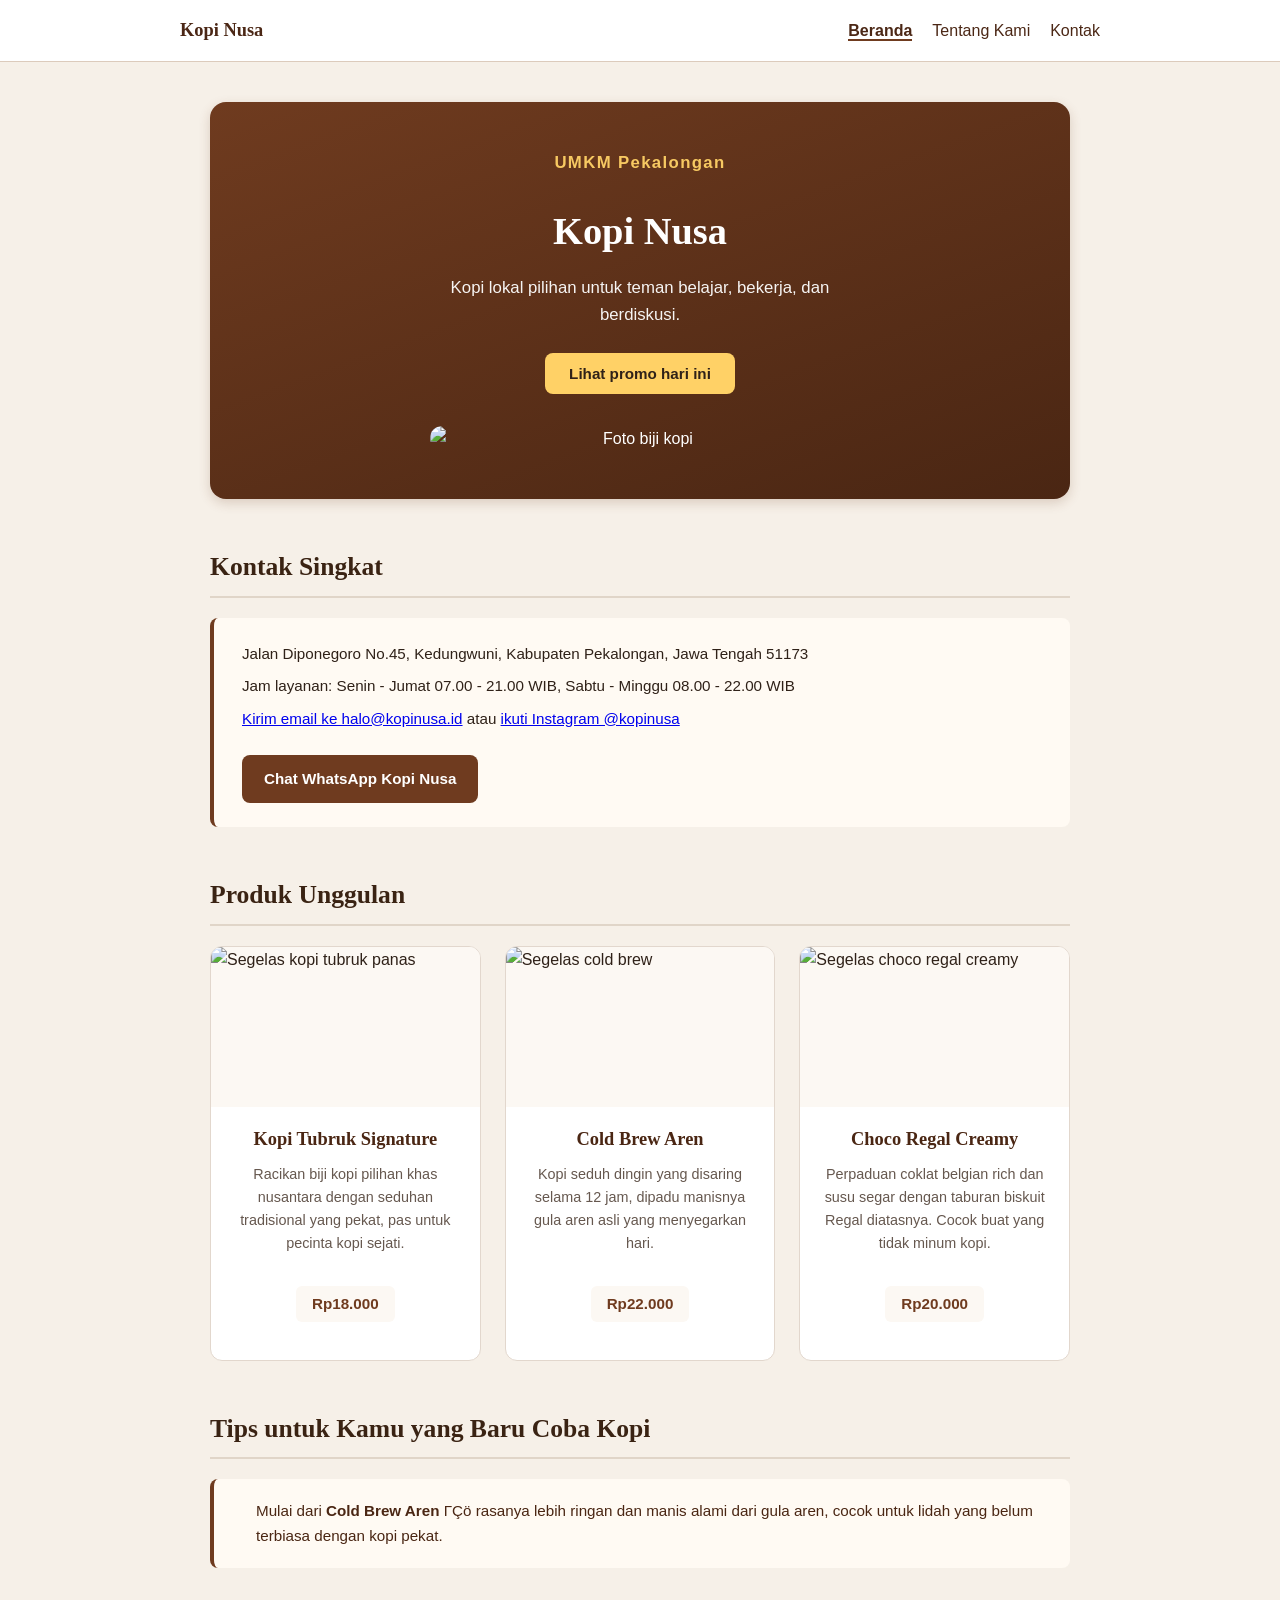
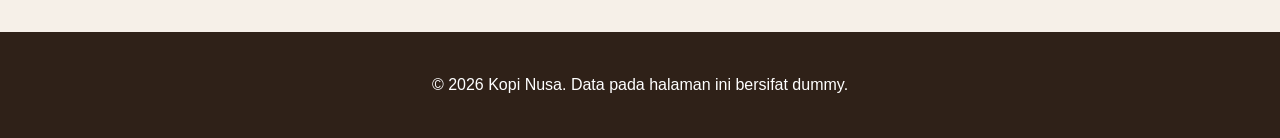
==== index.html @ 0e5dc09b "feat p02: revisi semantik html dan penambahan navigasi" ====
﻿<!DOCTYPE html>
<html lang="id">

<head>
    <meta charset="UTF-8">
    <meta name="viewport" content="width=device-width, initial-scale=1.0">
    <title>Kopi Nusa - UMKM Lokal Pekalongan</title>
    <link rel="stylesheet" href="css/style.css">
</head>

<body>

    <a class="skip-link" href="#konten">Lewati ke konten utama</a>

    <header class="site-header">
        <nav class="nav" aria-label="Navigasi utama">
            <a class="brand" href="index.html">Kopi Nusa</a>
            <ul>
                <li><a aria-current="page" href="index.html">Beranda</a></li>
                <li><a href="tentang.html">Tentang Kami</a></li>
                <li><a href="index.html#kontak">Kontak</a></li>
            </ul>
        </nav>
    </header>

    <main id="konten" class="page">

        <section class="hero" aria-labelledby="hero-title">
            <p class="eyebrow">UMKM Pekalongan</p>
            <h1 id="hero-title">Kopi Nusa</h1>
            <p>Kopi lokal pilihan untuk teman belajar, bekerja, dan berdiskusi.</p>
            <button id="promoButton" type="button">Lihat promo hari ini</button>
            <img src="assets/images/etalase-kopi.jpg" alt="Foto biji kopi" />
        </section>

        <section id="kontak" class="kontak-section" aria-labelledby="kontak-title">
            <h2 id="kontak-title">Kontak Singkat</h2>

            <div class="kontak-box">
                <div class="kontak-info">
                    <p>Jalan Diponegoro No.45, Kedungwuni, Kabupaten Pekalongan, Jawa Tengah 51173</p>
                    <p>Jam layanan: Senin - Jumat 07.00 - 21.00 WIB, Sabtu - Minggu 08.00 - 22.00 WIB</p>
                    <p><a href="mailto:halo@kopinusa.id">Kirim email ke halo@kopinusa.id</a> atau
                        <a href="https://instagram.com/kopinusa">ikuti Instagram @kopinusa</a>
                    </p>
                </div>
                <a class="kontak-link" href="https://wa.me/6281234567890">Chat WhatsApp Kopi Nusa</a>
            </div>
        </section>

        <section class="produk-section" aria-labelledby="produk-title">
            <h2 id="produk-title">Produk Unggulan</h2>

            <div class="product-list">
                <article class="product-card">
                    <img class="product-photo" src="assets/images/kopi-tubruk.jpg"
                        alt="Segelas kopi tubruk panas" />
                    <div class="product-body">
                        <h3>Kopi Tubruk Signature</h3>
                        <p class="desc">Racikan biji kopi pilihan khas nusantara dengan seduhan tradisional yang
                            pekat, pas untuk pecinta kopi sejati.</p>
                        <p class="price">Rp18.000</p>
                    </div>
                </article>

                <article class="product-card">
                    <img class="product-photo" src="assets/images/cold_brew_coffee.jpg"
                        alt="Segelas cold brew" />
                    <div class="product-body">
                        <h3>Cold Brew Aren</h3>
                        <p class="desc">Kopi seduh dingin yang disaring selama 12 jam, dipadu manisnya gula aren asli
                            yang menyegarkan hari.</p>
                        <p class="price">Rp22.000</p>
                    </div>
                </article>

                <article class="product-card">
                    <img class="product-photo" src="assets/images/choco-regal.jpg"
                        alt="Segelas choco regal creamy" />
                    <div class="product-body">
                        <h3>Choco Regal Creamy</h3>
                        <p class="desc">Perpaduan coklat belgian rich dan susu segar dengan taburan biskuit Regal
                            diatasnya. Cocok buat yang tidak minum kopi.</p>
                        <p class="price">Rp20.000</p>
                    </div>
                </article>
            </div>
        </section>

<aside class="tips-section" role="complementary" aria-labelledby="tips-title">
    <h2 id="tips-title">Tips untuk Kamu yang Baru Coba Kopi</h2>

    <div class="tips-box">
        <span class="tips-icon" aria-hidden="true"></span>
        <p>Mulai dari <strong>Cold Brew Aren</strong> ΓÇö rasanya lebih ringan dan manis alami dari gula aren, cocok untuk lidah yang belum terbiasa dengan kopi pekat.</p>
    </div>
</aside>
    </main>

    <footer class="site-footer">
        <p>&copy; 2026 Kopi Nusa. Data pada halaman ini bersifat dummy.</p>
    </footer>

    <script src="js/script.js"></script>
</body>

</html>
---- css/style.css ----
﻿/*Dasar & Tipografi*/
* {
    box-sizing: border-box;
}

body {
    margin: 0;
    color: #2f2118;
    background-color: #f6f0e8;
    font-family: Arial, Helvetica, sans-serif;
    line-height: 1.6;
}

h1, h2, h3 {
    font-family: Georgia, "Times New Roman", serif;
    color: #3a2313;
}

.page {
    max-width: 900px;
    margin: 0 auto;
    padding: 40px 20px 64px;
}

/*Header & Navigasi*/
.skip-link {
    position: absolute;
    left: -9999px;
    padding: 8px 12px;
    color: white;
    background: #2f2118;
    z-index: 10;
}

.skip-link:focus {
    top: 8px;
    left: 8px;
}

.site-header {
    padding: 16px 20px;
    background: #ffffff;
    border-bottom: 1px solid #dccbbc;
}

.nav {
    max-width: 920px;
    margin: 0 auto;
    display: flex;
    flex-wrap: wrap;
    align-items: center;
    justify-content: space-between;
    gap: 8px;
}

.brand {
    color: #4b2715;
    font-family: Georgia, serif;
    font-size: 1.15rem;
    font-weight: 700;
    text-decoration: none;
}

.nav ul {
    padding: 0;
    margin: 0;
    list-style: none;
    display: flex;
    gap: 20px;
}

.nav a {
    color: #4b2715;
    text-decoration: none;
}

.nav a:hover {
    text-decoration: underline;
}

.nav a[aria-current="page"] {
    font-weight: 800;
    border-bottom: 2px solid #6f3b1f;
}

a:focus-visible,
button:focus-visible {
    outline: 3px solid #2563eb;
    outline-offset: 3px;
}

/* Hero*/
.hero {
    padding: 48px 32px;
    color: #ffffff;
    background-color: #6f3b1f;
    background-image: linear-gradient(160deg, #6f3b1f 0%, #4a2613 100%);
    border-radius: 16px;
    box-shadow: 0 4px 12px rgba(111, 59, 31, 0.2);
    text-align: center;
}

.hero h1 {
    margin: 8px 0 12px;
    color: #ffffff;
    font-size: 2.4rem;
}

.eyebrow {
    margin: 0;
    font-size: 0.85rem;
    font-weight: 700;
    letter-spacing: 0.08em;
    color: #ffd166;
}

.hero p {
    margin: 0 auto 24px;
    max-width: 460px;
    font-size: 1.05rem;
    opacity: 0.95;
}

.hero img {
    display: block;
    width: 100%;
    max-width: 420px;
    margin: 32px auto 0;
    border-radius: 12px;
}

button {
    padding: 12px 24px;
    color: #2f2118;
    font-size: 0.95rem;
    font-weight: 700;
    cursor: pointer;
    background-color: #ffd166;
    border: none;
    border-radius: 8px;
    transition: background-color 0.2s ease, transform 0.1s ease;
}

button:hover {
    background-color: #f7c548;
}

button:active {
    transform: scale(0.98);
}

/*Produk Unggulan*/
.produk-section {
    margin-top: 48px;
}

.produk-section h2 {
    margin-bottom: 20px;
    font-size: 1.6rem;
    border-bottom: 2px solid #e0d5c8;
    padding-bottom: 8px;
}

.product-list {
    display: flex;
    flex-wrap: wrap;
    gap: 24px;
    justify-content: center;
}

.product-card {
    display: flex;
    flex-direction: column;
    overflow: hidden;
    background-color: #ffffff;
    border: 1px solid #e2d7cd;
    border-radius: 12px;
    box-sizing: border-box;
    flex: 1 1 250px;
    max-width: 280px;
}

.product-photo {
    display: block;
    width: 100%;
    height: 160px;
    object-fit: cover;
    background-color: #fcf8f3;
}

.product-body {
    padding: 18px 20px 22px;
    text-align: center;
    display: flex;
    flex-direction: column;
    align-items: center;
    flex: 1;
}

.product-card h3 {
    margin: 0 0 8px 0;
    font-size: 1.15rem;
    color: #4a2613;
}

.product-card .desc {
    margin: 0 0 16px 0;
    font-size: 0.9rem;
    color: #66584f;
    flex: 1;
}

.price {
    font-weight: 700;
    color: #6f3b1f;
    background-color: #fcf8f3;
    padding: 6px 16px;
    border-radius: 6px;
    font-size: 0.95rem;
    display: inline-block;
}

/*Kontak & Info Layanan*/
.kontak-section {
    margin-top: 48px;
}

.kontak-section h2 {
    margin-bottom: 20px;
    font-size: 1.6rem;
    border-bottom: 2px solid #e0d5c8;
    padding-bottom: 8px;
}

.kontak-box {
    display: flex;
    flex-wrap: wrap;
    gap: 24px;
    justify-content: space-between;
    align-items: center;
    padding: 24px 28px;
    background-color: #fffaf3;
    border-left: 4px solid #6f3b1f;
    border-radius: 8px;
}

.kontak-info p {
    margin: 0 0 8px;
    font-size: 0.95rem;
}

.kontak-info p:last-child {
    margin-bottom: 0;
}

.kontak-link {
    display: inline-block;
    padding: 12px 22px;
    color: #ffffff;
    background-color: #6f3b1f;
    text-decoration: none;
    font-weight: 700;
    font-size: 0.95rem;
    border-radius: 8px;
    white-space: nowrap;
    transition: background-color 0.2s ease;
}

.kontak-link:hover {
    background-color: #4a2613;
}

/*Footer*/
.site-footer {
    padding: 24px 20px;
    color: white;
    text-align: center;
    background: #2f2118;
}

/*Responsif*/
@media (max-width: 640px) {
    .hero {
        padding: 36px 20px;
    }

    .hero h1 {
        font-size: 1.9rem;
    }

    .kontak-box {
        flex-direction: column;
        align-items: flex-start;
    }

    .kontak-link {
        width: 100%;
        text-align: center;
    }
}

/*Preferensi gerak*/
@media (prefers-reduced-motion: reduce) {
    * {
        transition: none !important;
    }
}

/*Halaman Tentang*/
.tentang-hero {
    padding: 40px 32px;
    text-align: center;
    background-color: #ffffff;
    border: 1px solid #e2d7cd;
    border-radius: 12px;
}

.tentang-hero .eyebrow {
    color: #6f3b1f;
}

.tentang-hero h1 {
    margin: 8px 0 12px;
    font-size: 2.1rem;
}

.tentang-hero p {
    margin: 0 auto;
    max-width: 480px;
    color: #66584f;
}

.tentang-hero img {
    display: block;
    width: 100%;
    max-width: 380px;
    margin: 28px auto 0;
    border-radius: 12px;
}

.nilai-section {
    margin-top: 48px;
}

.nilai-section h2 {
    margin-bottom: 20px;
    font-size: 1.6rem;
    border-bottom: 2px solid #e0d5c8;
    padding-bottom: 8px;
}

.nilai-section ul {
    margin: 0;
    padding: 0;
    list-style: none;
    display: grid;
    gap: 14px;
}

.nilai-section li {
    padding: 16px 20px;
    background-color: #fffaf3;
    border-left: 4px solid #6f3b1f;
    border-radius: 8px;
    color: #4a2613;
    font-size: 0.95rem;
}

/*Tips Menu*/
.tips-section {
    margin-top: 48px;
}

.tips-section h2 {
    margin-bottom: 20px;
    font-size: 1.6rem;
    border-bottom: 2px solid #e0d5c8;
    padding-bottom: 8px;
}

.tips-box {
    display: flex;
    align-items: center;
    gap: 14px;
    padding: 20px 28px;
    background-color: #fffaf3;
    border-left: 4px solid #6f3b1f;
    border-radius: 8px;
}

.tips-icon {
    flex-shrink: 0;
    font-size: 1.5rem;
    line-height: 1;
}

.tips-box p {
    margin: 0;
    color: #4a2613;
    font-size: 0.95rem;
}

@media (max-width: 640px) {
    .tips-box {
        flex-direction: column;
        align-items: flex-start;
        gap: 8px;
        padding: 18px 20px;
    }
}
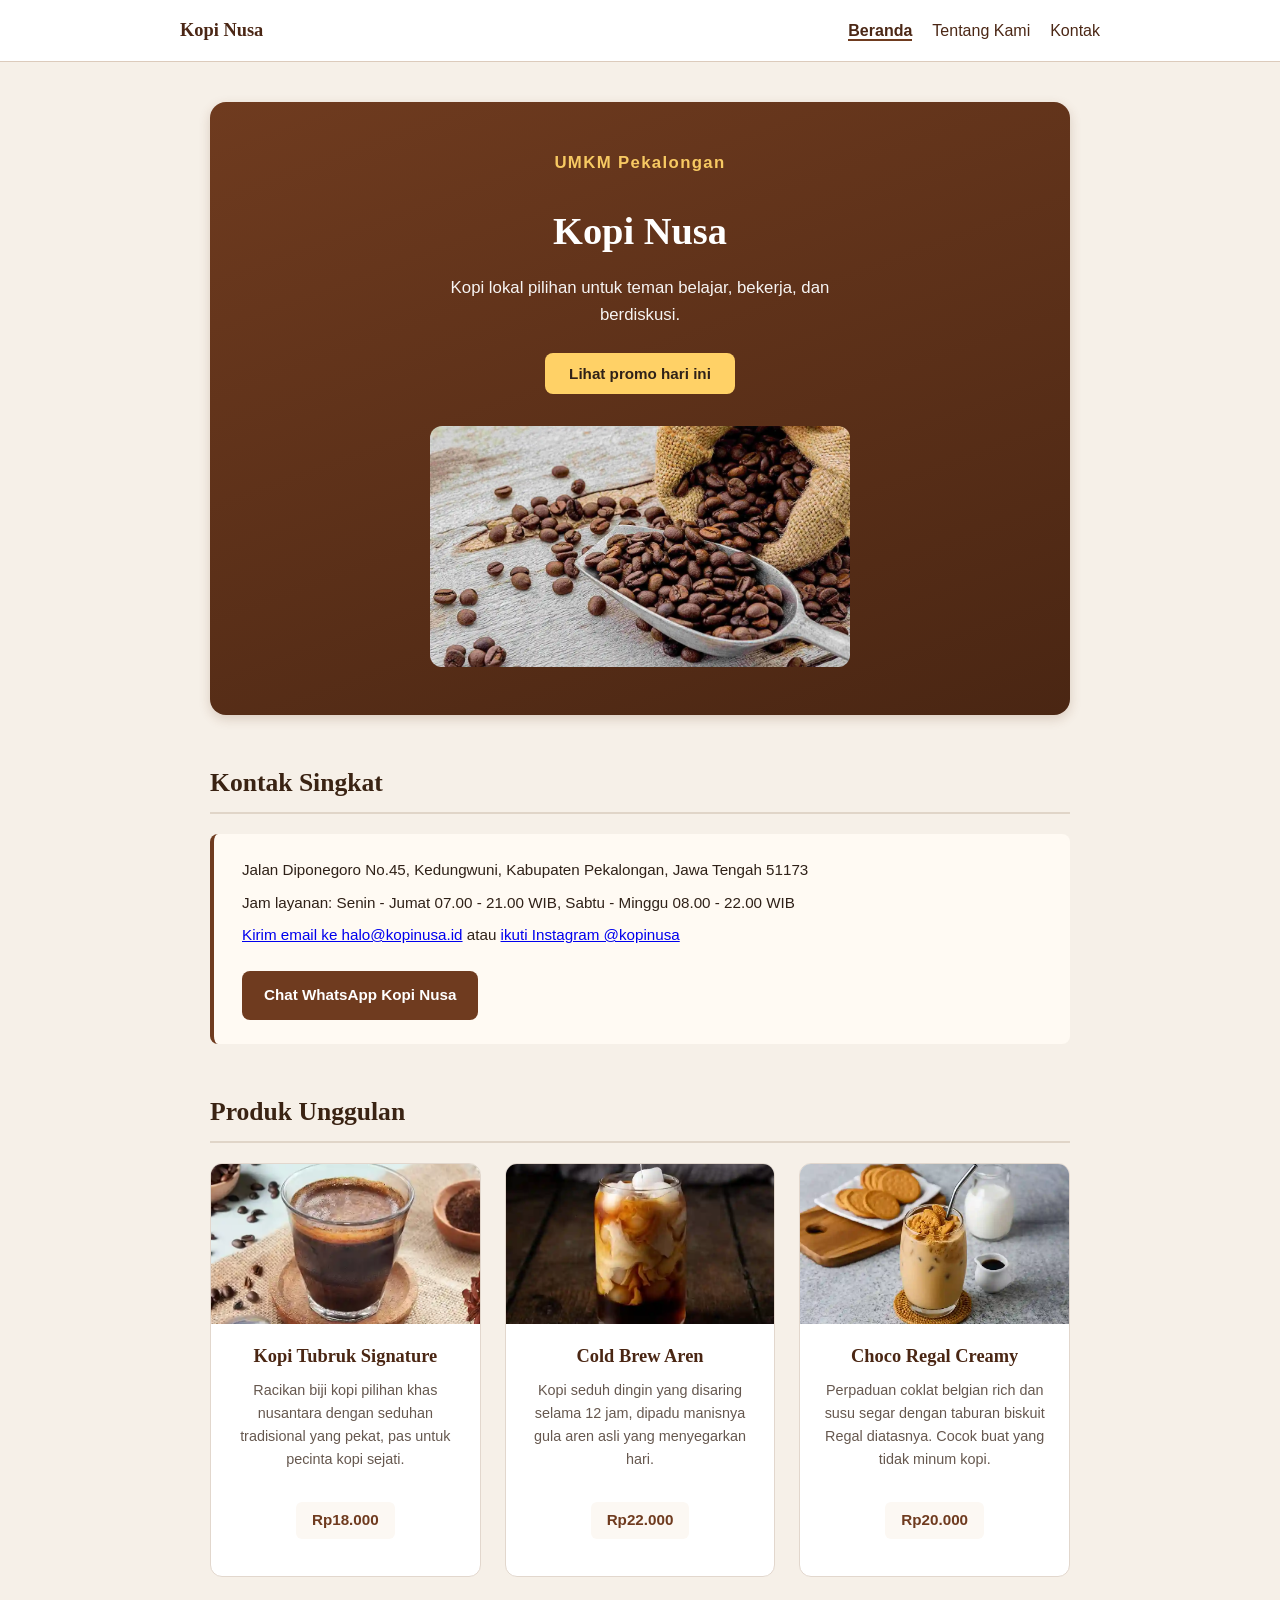
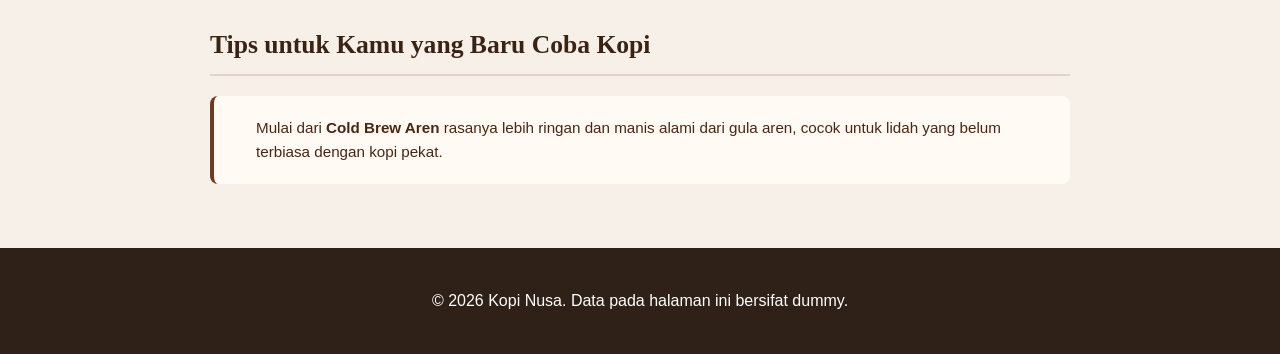
==== commit 604d522d: "feat : perubahan index html di p02" ====
--- a/index.html
+++ b/index.html
@@ -30,7 +30,7 @@
             <h1 id="hero-title">Kopi Nusa</h1>
             <p>Kopi lokal pilihan untuk teman belajar, bekerja, dan berdiskusi.</p>
             <button id="promoButton" type="button">Lihat promo hari ini</button>
-            <img src="assets/images/etalase-kopi.jpg" alt="Foto biji kopi" />
+            <img src="assets/images/etalase-kopi.webp" alt="Foto biji kopi" />
         </section>
 
         <section id="kontak" class="kontak-section" aria-labelledby="kontak-title">
@@ -53,7 +53,7 @@
 
             <div class="product-list">
                 <article class="product-card">
-                    <img class="product-photo" src="assets/images/kopi-tubruk.jpg"
+                    <img class="product-photo" src="assets/images/kopi-tubruk.webp"
                         alt="Segelas kopi tubruk panas" />
                     <div class="product-body">
                         <h3>Kopi Tubruk Signature</h3>
@@ -64,7 +64,7 @@
                 </article>
 
                 <article class="product-card">
-                    <img class="product-photo" src="assets/images/cold_brew_coffee.jpg"
+                    <img class="product-photo" src="assets/images/cold_brew_coffee.webp"
                         alt="Segelas cold brew" />
                     <div class="product-body">
                         <h3>Cold Brew Aren</h3>
@@ -75,7 +75,7 @@
                 </article>
 
                 <article class="product-card">
-                    <img class="product-photo" src="assets/images/choco-regal.jpg"
+                    <img class="product-photo" src="assets/images/choco-regal.webp"
                         alt="Segelas choco regal creamy" />
                     <div class="product-body">
                         <h3>Choco Regal Creamy</h3>
@@ -92,7 +92,7 @@
 
     <div class="tips-box">
         <span class="tips-icon" aria-hidden="true"></span>
-        <p>Mulai dari <strong>Cold Brew Aren</strong> ΓÇö rasanya lebih ringan dan manis alami dari gula aren, cocok untuk lidah yang belum terbiasa dengan kopi pekat.</p>
+        <p>Mulai dari <strong>Cold Brew Aren</strong> rasanya lebih ringan dan manis alami dari gula aren, cocok untuk lidah yang belum terbiasa dengan kopi pekat.</p>
     </div>
 </aside>
     </main>
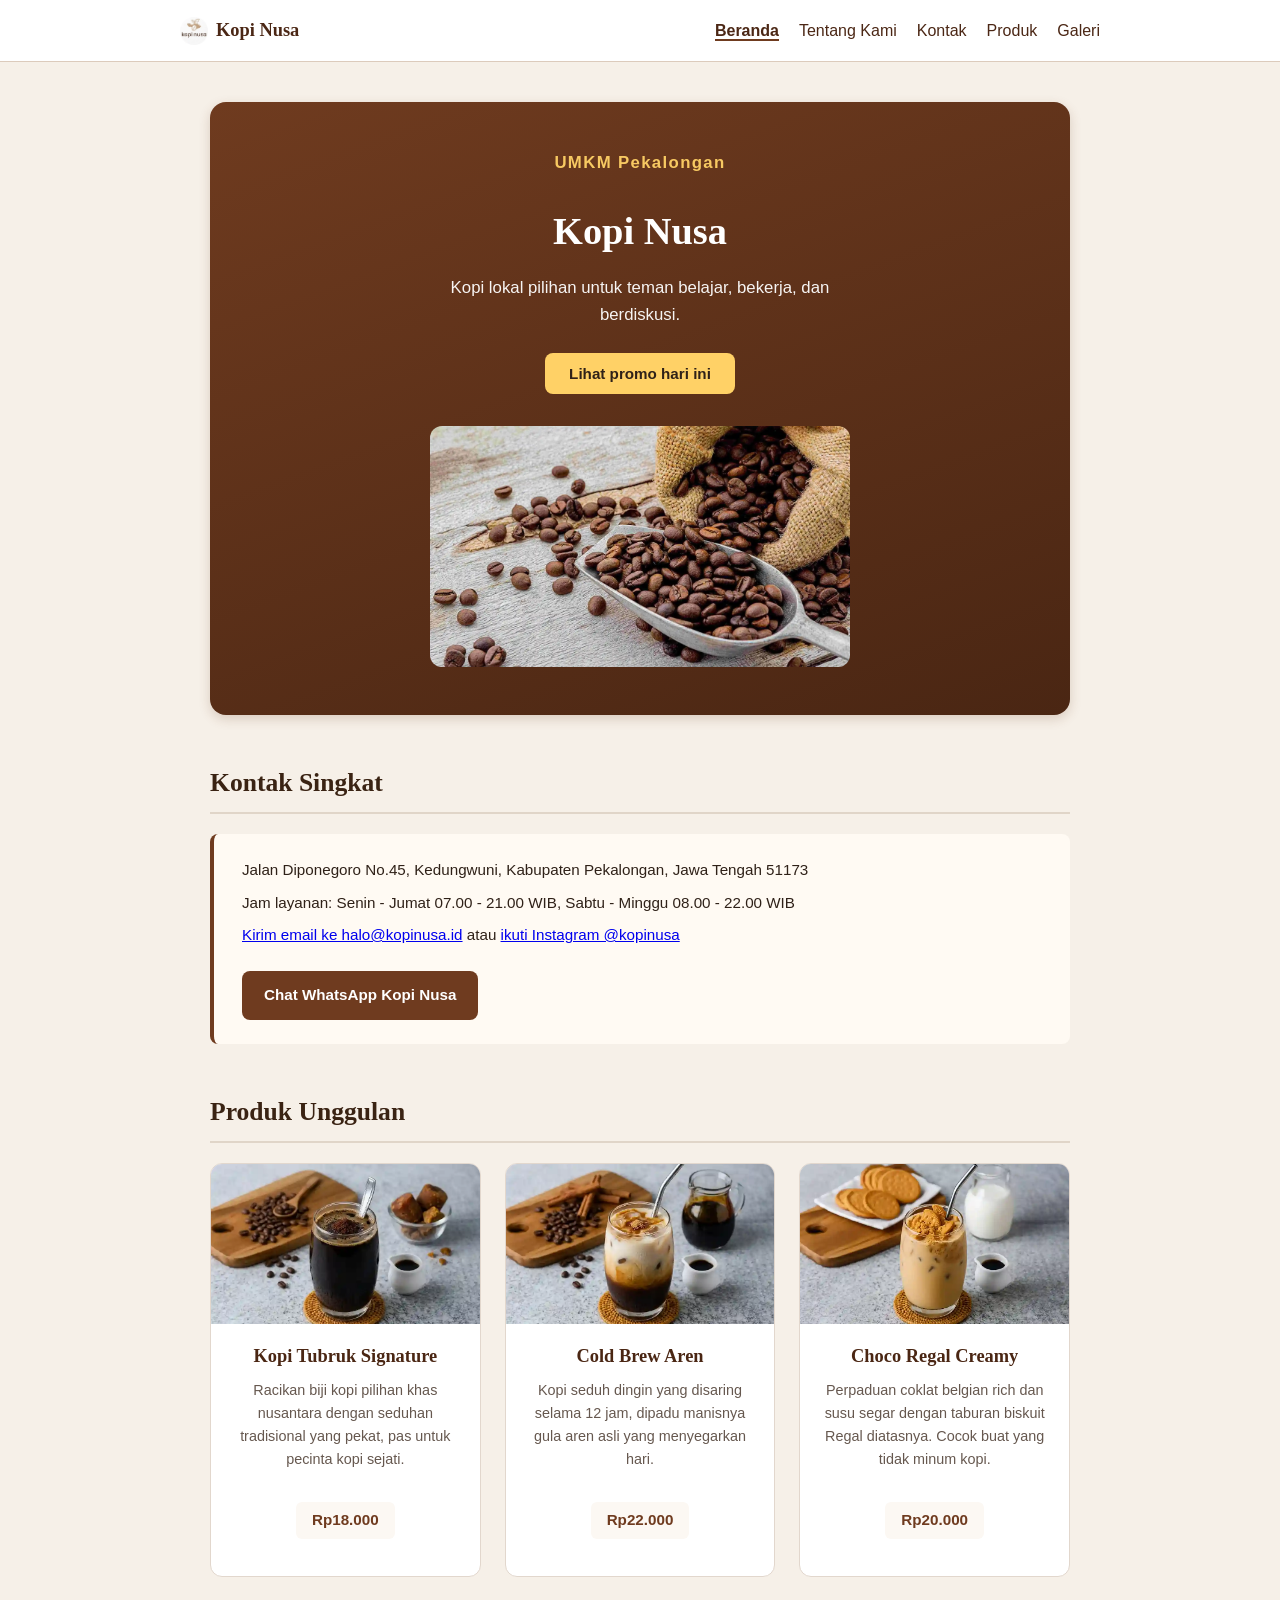
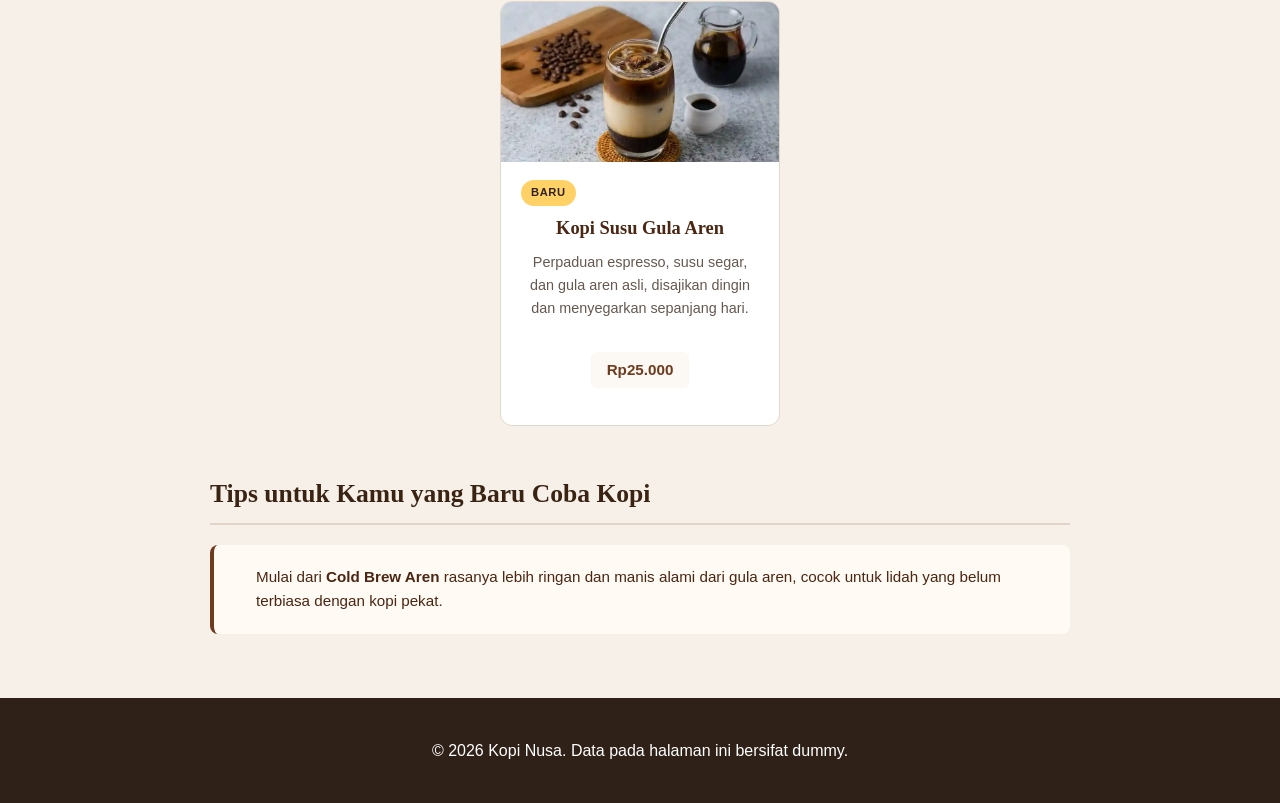
==== commit 16d7b55b: "feat p03: penambahan navigasi serta perbaikan media" ====
--- a/index.html
+++ b/index.html
@@ -14,11 +14,16 @@
 
     <header class="site-header">
         <nav class="nav" aria-label="Navigasi utama">
-            <a class="brand" href="index.html">Kopi Nusa</a>
+            <a class="brand" href="index.html">
+                <img class="brand-logo" src="assets/images/logo_kopi_nusa.webp" alt="Logo Kopi Nusa"/>
+                Kopi Nusa
+            </a>
             <ul>
                 <li><a aria-current="page" href="index.html">Beranda</a></li>
                 <li><a href="tentang.html">Tentang Kami</a></li>
                 <li><a href="index.html#kontak">Kontak</a></li>
+                <li><a href="produk.html">Produk</a></li>
+                <li><a href="galeri.html">Galeri</a></li>
             </ul>
         </nav>
     </header>
@@ -30,7 +35,10 @@
             <h1 id="hero-title">Kopi Nusa</h1>
             <p>Kopi lokal pilihan untuk teman belajar, bekerja, dan berdiskusi.</p>
             <button id="promoButton" type="button">Lihat promo hari ini</button>
-            <img src="assets/images/etalase-kopi.webp" alt="Foto biji kopi" />
+            <figure>
+                <img src="assets/images/biji_kopi_nusa.webp" alt="Foto biji kopi" />
+                <figcaption class="sr-only">Biji kopi pilihan Kopi Nusa</figcaption>
+            </figure>
         </section>
 
         <section id="kontak" class="kontak-section" aria-labelledby="kontak-title">
@@ -53,8 +61,11 @@
 
             <div class="product-list">
                 <article class="product-card">
-                    <img class="product-photo" src="assets/images/kopi-tubruk.webp"
-                        alt="Segelas kopi tubruk panas" />
+                    <figure class="product-photo-figure">
+                        <img class="product-photo" src="assets/images/kopi_tubruk_signature.webp"
+                            alt="Segelas kopi tubruk panas" />
+                        <figcaption class="sr-only">Kopi Tubruk Signature</figcaption>
+                    </figure>
                     <div class="product-body">
                         <h3>Kopi Tubruk Signature</h3>
                         <p class="desc">Racikan biji kopi pilihan khas nusantara dengan seduhan tradisional yang
@@ -64,8 +75,11 @@
                 </article>
 
                 <article class="product-card">
-                    <img class="product-photo" src="assets/images/cold_brew_coffee.webp"
-                        alt="Segelas cold brew" />
+                    <figure class="product-photo-figure">
+                        <img class="product-photo" src="assets/images/cold_brew_aren.webp"
+                            alt="Segelas cold brew aren" />
+                        <figcaption class="sr-only">Cold Brew Aren</figcaption>
+                    </figure>
                     <div class="product-body">
                         <h3>Cold Brew Aren</h3>
                         <p class="desc">Kopi seduh dingin yang disaring selama 12 jam, dipadu manisnya gula aren asli
@@ -75,8 +89,11 @@
                 </article>
 
                 <article class="product-card">
-                    <img class="product-photo" src="assets/images/choco-regal.webp"
-                        alt="Segelas choco regal creamy" />
+                    <figure class="product-photo-figure">
+                        <img class="product-photo" src="assets/images/choco_regal.webp"
+                            alt="Segelas choco regal creamy" />
+                        <figcaption class="sr-only">Choco Regal Creamy</figcaption>
+                    </figure>
                     <div class="product-body">
                         <h3>Choco Regal Creamy</h3>
                         <p class="desc">Perpaduan coklat belgian rich dan susu segar dengan taburan biskuit Regal
@@ -84,17 +101,33 @@
                         <p class="price">Rp20.000</p>
                     </div>
                 </article>
+
+                <article class="product-card">
+                    <figure class="product-photo-figure">
+                        <img class="product-photo" src="assets/images/kopi_susu_aren.webp"
+                            alt="Segelas kopi susu gula aren dengan es" />
+                        <figcaption class="sr-only">Kopi Susu Gula Aren</figcaption>
+                    </figure>
+                    <div class="product-body">
+                        <span class="badge-baru">Baru</span>
+                        <h3>Kopi Susu Gula Aren</h3>
+                        <p class="desc">Perpaduan espresso, susu segar, dan gula aren asli, disajikan dingin dan
+                            menyegarkan sepanjang hari.</p>
+                        <p class="price">Rp25.000</p>
+                    </div>
+                </article>
             </div>
         </section>
 
-<aside class="tips-section" role="complementary" aria-labelledby="tips-title">
-    <h2 id="tips-title">Tips untuk Kamu yang Baru Coba Kopi</h2>
+        <aside class="tips-section" role="complementary" aria-labelledby="tips-title">
+            <h2 id="tips-title">Tips untuk Kamu yang Baru Coba Kopi</h2>
 
-    <div class="tips-box">
-        <span class="tips-icon" aria-hidden="true"></span>
-        <p>Mulai dari <strong>Cold Brew Aren</strong> rasanya lebih ringan dan manis alami dari gula aren, cocok untuk lidah yang belum terbiasa dengan kopi pekat.</p>
-    </div>
-</aside>
+            <div class="tips-box">
+                <span class="tips-icon" aria-hidden="true"></span>
+                <p>Mulai dari <strong>Cold Brew Aren</strong> rasanya lebih ringan dan manis alami dari gula aren, cocok
+                    untuk lidah yang belum terbiasa dengan kopi pekat.</p>
+            </div>
+        </aside>
     </main>
 
     <footer class="site-footer">
@@ -104,4 +137,4 @@
     <script src="js/script.js"></script>
 </body>
 
-</html>
+</html>
--- a/css/style.css
+++ b/css/style.css
@@ -11,7 +11,9 @@
     line-height: 1.6;
 }
 
-h1, h2, h3 {
+h1,
+h2,
+h3 {
     font-family: Georgia, "Times New Roman", serif;
     color: #3a2313;
 }
@@ -54,11 +56,20 @@
 }
 
 .brand {
+    display: flex;
+    align-items: center;
+    gap: 8px;
     color: #4b2715;
     font-family: Georgia, serif;
     font-size: 1.15rem;
     font-weight: 700;
     text-decoration: none;
+}
+
+.brand-logo {
+    width: 28px;
+    height: 28px;
+    object-fit: contain;
 }
 
 .nav ul {
@@ -220,6 +231,20 @@
     display: inline-block;
 }
 
+.badge-baru {
+    display: inline-block;
+    align-self: flex-start;
+    margin-bottom: 8px;
+    padding: 4px 10px;
+    color: #2f2118;
+    background-color: #ffd166;
+    font-size: 0.7rem;
+    font-weight: 700;
+    letter-spacing: 0.05em;
+    text-transform: uppercase;
+    border-radius: 999px;
+}
+
 /*Kontak & Info Layanan*/
 .kontak-section {
     margin-top: 48px;
@@ -306,6 +331,28 @@
     }
 }
 
+/*Utility - teks tersembunyi visual, tetap terbaca screen reader*/
+.sr-only {
+    position: absolute;
+    width: 1px;
+    height: 1px;
+    padding: 0;
+    margin: -1px;
+    overflow: hidden;
+    clip: rect(0, 0, 0, 0);
+    white-space: nowrap;
+    border: 0;
+}
+
+.hero figure,
+.tentang-hero figure {
+    margin: 0;
+}
+
+.product-photo-figure {
+    margin: 0;
+}
+
 /*Halaman Tentang*/
 .tentang-hero {
     padding: 40px 32px;
@@ -408,3 +455,69 @@
         padding: 18px 20px;
     }
 }
+
+img {
+    max-width: 100%;
+    height: auto;
+}
+
+figure {
+    margin: 0 0 24px;
+}
+
+figcaption {
+    margin-top: 8px;
+    color: #6b5b52;
+}
+
+table {
+    width: 100%;
+    border-collapse: collapse;
+}
+
+caption {
+    margin-bottom: 8px;
+    font-weight: 700;
+    text-align: left;
+}
+
+th,
+td {
+    padding: 10px;
+    text-align: left;
+    border: 1px solid #dccbbc;
+}
+
+/*Galeri Media - dipakai bersama di produk.html dan galeri.html (versi Flexbox, tanpa batasan quality gate)*/
+.gallery-list {
+    display: flex;
+    flex-wrap: wrap;
+    gap: 20px;
+    margin: 0 0 32px;
+}
+
+.media-card {
+    display: flex;
+    flex-direction: column;
+    flex: 1 1 220px;
+    max-width: 260px;
+    padding: 16px;
+    background-color: #ffffff;
+    border: 1px solid #e2d7cd;
+    border-radius: 12px;
+    text-align: center;
+}
+
+.media-card img {
+    width: 100%;
+    height: 150px;
+    object-fit: cover;
+    border-radius: 8px;
+}
+
+.media-card figcaption {
+    margin-top: 10px;
+    font-size: 0.9rem;
+    color: #66584f;
+    text-align: left;
+}
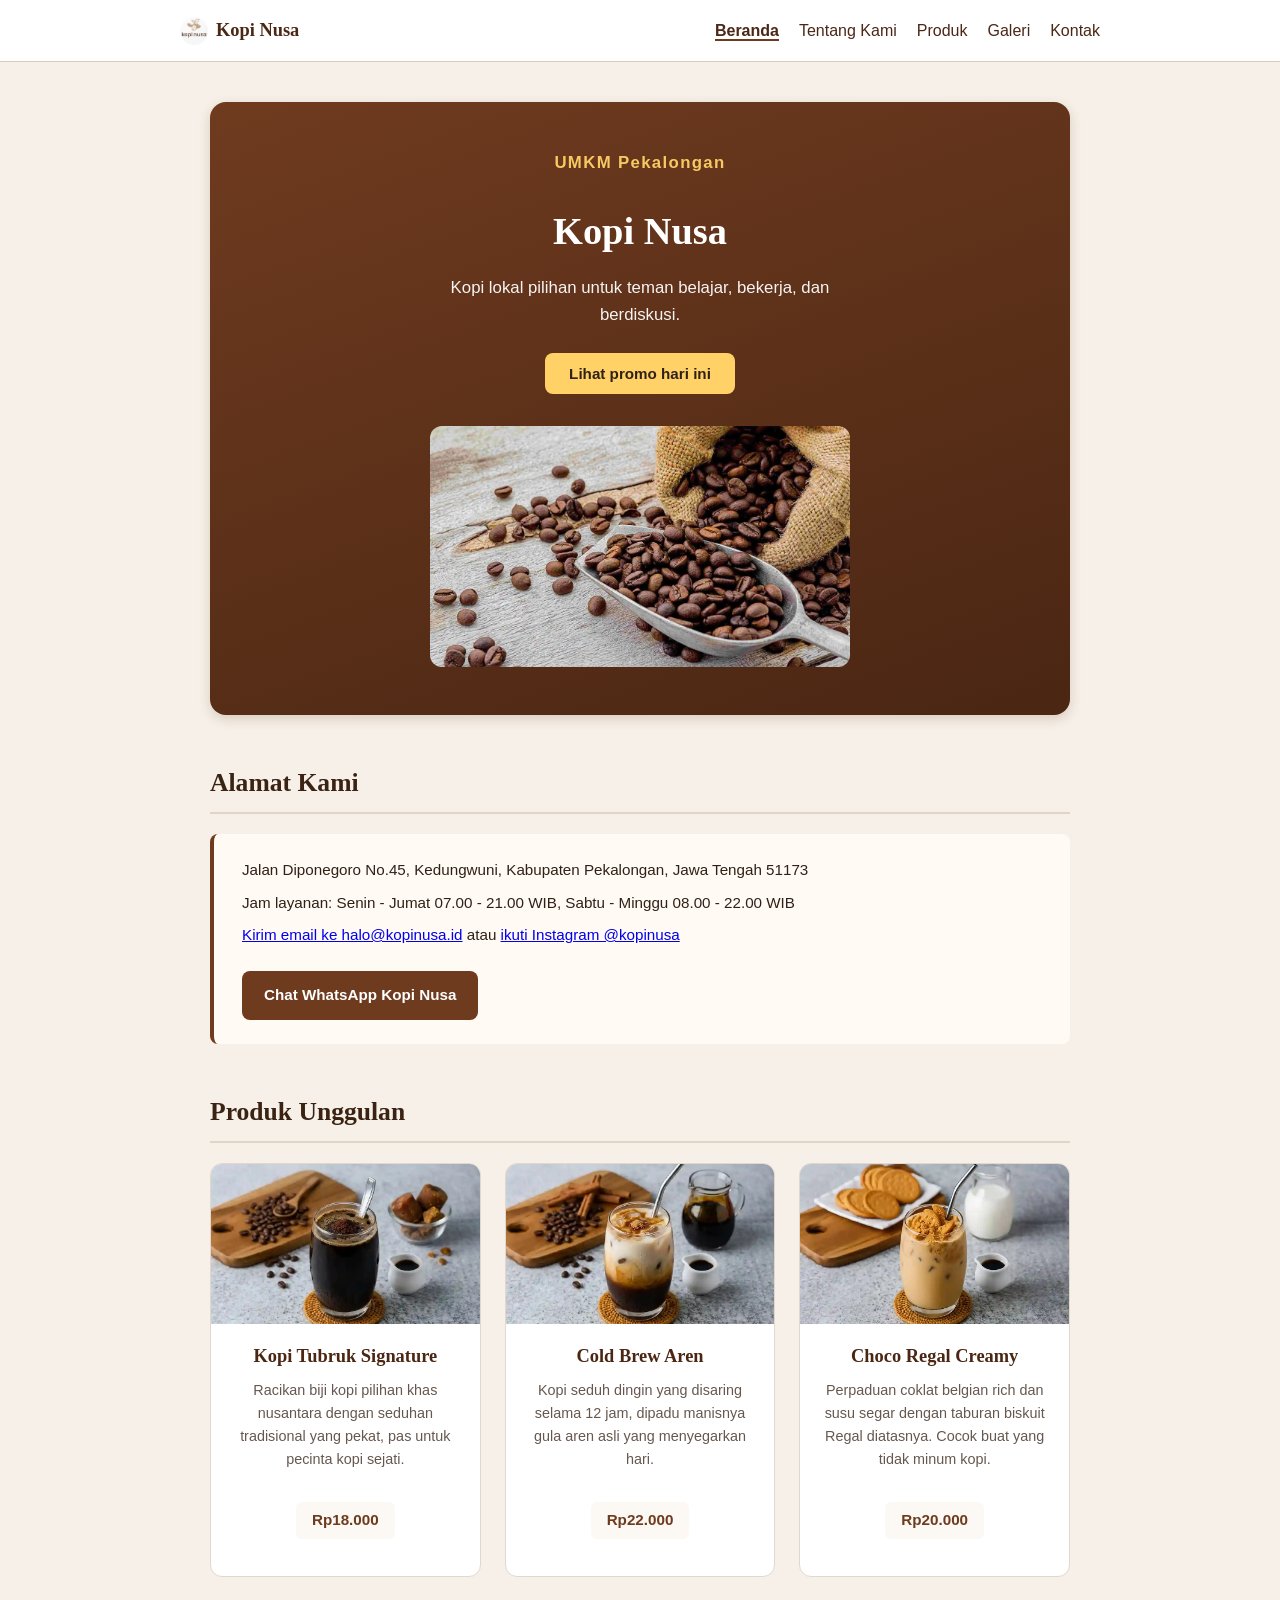
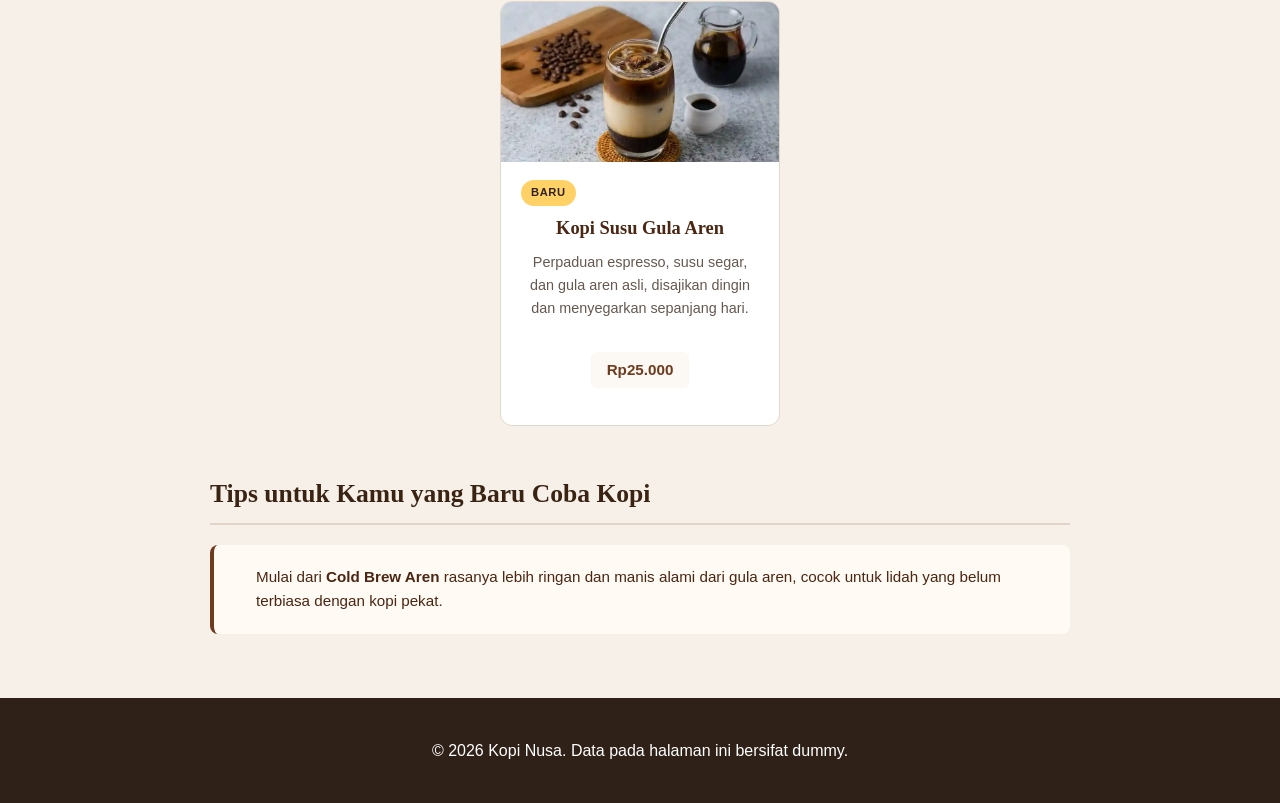
==== commit 2a3569e1: "feat(P04): Penambahan navigasi kontak dan form.js" ====
--- a/index.html
+++ b/index.html
@@ -21,9 +21,9 @@
             <ul>
                 <li><a aria-current="page" href="index.html">Beranda</a></li>
                 <li><a href="tentang.html">Tentang Kami</a></li>
-                <li><a href="index.html#kontak">Kontak</a></li>
                 <li><a href="produk.html">Produk</a></li>
                 <li><a href="galeri.html">Galeri</a></li>
+                <li><a href="kontak.html">Kontak</a></li>
             </ul>
         </nav>
     </header>
@@ -42,7 +42,7 @@
         </section>
 
         <section id="kontak" class="kontak-section" aria-labelledby="kontak-title">
-            <h2 id="kontak-title">Kontak Singkat</h2>
+            <h2 id="kontak-title">Alamat Kami</h2>
 
             <div class="kontak-box">
                 <div class="kontak-info">
--- a/css/style.css
+++ b/css/style.css
@@ -1,523 +1,647 @@
 ﻿/*Dasar & Tipografi*/
 * {
-    box-sizing: border-box;
+  box-sizing: border-box;
 }
 
 body {
-    margin: 0;
-    color: #2f2118;
-    background-color: #f6f0e8;
-    font-family: Arial, Helvetica, sans-serif;
-    line-height: 1.6;
+  margin: 0;
+  color: #2f2118;
+  background-color: #f6f0e8;
+  font-family: Arial, Helvetica, sans-serif;
+  line-height: 1.6;
 }
 
 h1,
 h2,
 h3 {
-    font-family: Georgia, "Times New Roman", serif;
-    color: #3a2313;
+  font-family: Georgia, "Times New Roman", serif;
+  color: #3a2313;
 }
 
 .page {
-    max-width: 900px;
-    margin: 0 auto;
-    padding: 40px 20px 64px;
+  max-width: 900px;
+  margin: 0 auto;
+  padding: 40px 20px 64px;
 }
 
 /*Header & Navigasi*/
 .skip-link {
-    position: absolute;
-    left: -9999px;
-    padding: 8px 12px;
-    color: white;
-    background: #2f2118;
-    z-index: 10;
+  position: absolute;
+  left: -9999px;
+  padding: 8px 12px;
+  color: white;
+  background: #2f2118;
+  z-index: 10;
 }
 
 .skip-link:focus {
-    top: 8px;
-    left: 8px;
+  top: 8px;
+  left: 8px;
 }
 
 .site-header {
-    padding: 16px 20px;
-    background: #ffffff;
-    border-bottom: 1px solid #dccbbc;
+  padding: 16px 20px;
+  background: #ffffff;
+  border-bottom: 1px solid #dccbbc;
 }
 
 .nav {
-    max-width: 920px;
-    margin: 0 auto;
-    display: flex;
-    flex-wrap: wrap;
-    align-items: center;
-    justify-content: space-between;
-    gap: 8px;
+  max-width: 920px;
+  margin: 0 auto;
+  display: flex;
+  flex-wrap: wrap;
+  align-items: center;
+  justify-content: space-between;
+  gap: 8px;
 }
 
 .brand {
-    display: flex;
-    align-items: center;
-    gap: 8px;
-    color: #4b2715;
-    font-family: Georgia, serif;
-    font-size: 1.15rem;
-    font-weight: 700;
-    text-decoration: none;
+  display: flex;
+  align-items: center;
+  gap: 8px;
+  color: #4b2715;
+  font-family: Georgia, serif;
+  font-size: 1.15rem;
+  font-weight: 700;
+  text-decoration: none;
 }
 
 .brand-logo {
-    width: 28px;
-    height: 28px;
-    object-fit: contain;
+  width: 28px;
+  height: 28px;
+  object-fit: contain;
 }
 
 .nav ul {
-    padding: 0;
-    margin: 0;
-    list-style: none;
-    display: flex;
-    gap: 20px;
+  padding: 0;
+  margin: 0;
+  list-style: none;
+  display: flex;
+  gap: 20px;
 }
 
 .nav a {
-    color: #4b2715;
-    text-decoration: none;
+  color: #4b2715;
+  text-decoration: none;
 }
 
 .nav a:hover {
-    text-decoration: underline;
+  text-decoration: underline;
 }
 
 .nav a[aria-current="page"] {
-    font-weight: 800;
-    border-bottom: 2px solid #6f3b1f;
+  font-weight: 800;
+  border-bottom: 2px solid #6f3b1f;
 }
 
 a:focus-visible,
-button:focus-visible {
-    outline: 3px solid #2563eb;
-    outline-offset: 3px;
+button:focus-visible,
+input:focus-visible,
+select:focus-visible,
+textarea:focus-visible {
+  outline: 3px solid #2563eb;
+  outline-offset: 3px;
 }
 
 /* Hero*/
 .hero {
-    padding: 48px 32px;
-    color: #ffffff;
-    background-color: #6f3b1f;
-    background-image: linear-gradient(160deg, #6f3b1f 0%, #4a2613 100%);
-    border-radius: 16px;
-    box-shadow: 0 4px 12px rgba(111, 59, 31, 0.2);
-    text-align: center;
+  padding: 48px 32px;
+  color: #ffffff;
+  background-color: #6f3b1f;
+  background-image: linear-gradient(160deg, #6f3b1f 0%, #4a2613 100%);
+  border-radius: 16px;
+  box-shadow: 0 4px 12px rgba(111, 59, 31, 0.2);
+  text-align: center;
 }
 
 .hero h1 {
-    margin: 8px 0 12px;
-    color: #ffffff;
-    font-size: 2.4rem;
+  margin: 8px 0 12px;
+  color: #ffffff;
+  font-size: 2.4rem;
 }
 
 .eyebrow {
-    margin: 0;
-    font-size: 0.85rem;
-    font-weight: 700;
-    letter-spacing: 0.08em;
-    color: #ffd166;
+  margin: 0;
+  font-size: 0.85rem;
+  font-weight: 700;
+  letter-spacing: 0.08em;
+  color: #ffd166;
 }
 
 .hero p {
-    margin: 0 auto 24px;
-    max-width: 460px;
-    font-size: 1.05rem;
-    opacity: 0.95;
+  margin: 0 auto 24px;
+  max-width: 460px;
+  font-size: 1.05rem;
+  opacity: 0.95;
 }
 
 .hero img {
-    display: block;
-    width: 100%;
-    max-width: 420px;
-    margin: 32px auto 0;
-    border-radius: 12px;
+  display: block;
+  width: 100%;
+  max-width: 420px;
+  margin: 32px auto 0;
+  border-radius: 12px;
 }
 
 button {
-    padding: 12px 24px;
-    color: #2f2118;
-    font-size: 0.95rem;
-    font-weight: 700;
-    cursor: pointer;
-    background-color: #ffd166;
-    border: none;
-    border-radius: 8px;
-    transition: background-color 0.2s ease, transform 0.1s ease;
+  padding: 12px 24px;
+  color: #2f2118;
+  font-size: 0.95rem;
+  font-weight: 700;
+  cursor: pointer;
+  background-color: #ffd166;
+  border: none;
+  border-radius: 8px;
+  transition:
+    background-color 0.2s ease,
+    transform 0.1s ease;
 }
 
 button:hover {
-    background-color: #f7c548;
+  background-color: #f7c548;
 }
 
 button:active {
-    transform: scale(0.98);
+  transform: scale(0.98);
 }
 
 /*Produk Unggulan*/
 .produk-section {
-    margin-top: 48px;
+  margin-top: 48px;
 }
 
 .produk-section h2 {
-    margin-bottom: 20px;
-    font-size: 1.6rem;
-    border-bottom: 2px solid #e0d5c8;
-    padding-bottom: 8px;
+  margin-bottom: 20px;
+  font-size: 1.6rem;
+  border-bottom: 2px solid #e0d5c8;
+  padding-bottom: 8px;
 }
 
 .product-list {
-    display: flex;
-    flex-wrap: wrap;
-    gap: 24px;
-    justify-content: center;
+  display: flex;
+  flex-wrap: wrap;
+  gap: 24px;
+  justify-content: center;
 }
 
 .product-card {
-    display: flex;
-    flex-direction: column;
-    overflow: hidden;
-    background-color: #ffffff;
-    border: 1px solid #e2d7cd;
-    border-radius: 12px;
-    box-sizing: border-box;
-    flex: 1 1 250px;
-    max-width: 280px;
+  display: flex;
+  flex-direction: column;
+  overflow: hidden;
+  background-color: #ffffff;
+  border: 1px solid #e2d7cd;
+  border-radius: 12px;
+  box-sizing: border-box;
+  flex: 1 1 250px;
+  max-width: 280px;
 }
 
 .product-photo {
-    display: block;
-    width: 100%;
-    height: 160px;
-    object-fit: cover;
-    background-color: #fcf8f3;
+  display: block;
+  width: 100%;
+  height: 160px;
+  object-fit: cover;
+  background-color: #fcf8f3;
 }
 
 .product-body {
-    padding: 18px 20px 22px;
-    text-align: center;
-    display: flex;
-    flex-direction: column;
-    align-items: center;
-    flex: 1;
+  padding: 18px 20px 22px;
+  text-align: center;
+  display: flex;
+  flex-direction: column;
+  align-items: center;
+  flex: 1;
 }
 
 .product-card h3 {
-    margin: 0 0 8px 0;
-    font-size: 1.15rem;
-    color: #4a2613;
+  margin: 0 0 8px 0;
+  font-size: 1.15rem;
+  color: #4a2613;
 }
 
 .product-card .desc {
-    margin: 0 0 16px 0;
-    font-size: 0.9rem;
-    color: #66584f;
-    flex: 1;
+  margin: 0 0 16px 0;
+  font-size: 0.9rem;
+  color: #66584f;
+  flex: 1;
 }
 
 .price {
-    font-weight: 700;
-    color: #6f3b1f;
-    background-color: #fcf8f3;
-    padding: 6px 16px;
-    border-radius: 6px;
-    font-size: 0.95rem;
-    display: inline-block;
+  font-weight: 700;
+  color: #6f3b1f;
+  background-color: #fcf8f3;
+  padding: 6px 16px;
+  border-radius: 6px;
+  font-size: 0.95rem;
+  display: inline-block;
 }
 
 .badge-baru {
-    display: inline-block;
-    align-self: flex-start;
-    margin-bottom: 8px;
-    padding: 4px 10px;
-    color: #2f2118;
-    background-color: #ffd166;
-    font-size: 0.7rem;
-    font-weight: 700;
-    letter-spacing: 0.05em;
-    text-transform: uppercase;
-    border-radius: 999px;
+  display: inline-block;
+  align-self: flex-start;
+  margin-bottom: 8px;
+  padding: 4px 10px;
+  color: #2f2118;
+  background-color: #ffd166;
+  font-size: 0.7rem;
+  font-weight: 700;
+  letter-spacing: 0.05em;
+  text-transform: uppercase;
+  border-radius: 999px;
 }
 
 /*Kontak & Info Layanan*/
 .kontak-section {
-    margin-top: 48px;
+  margin-top: 48px;
 }
 
 .kontak-section h2 {
-    margin-bottom: 20px;
-    font-size: 1.6rem;
-    border-bottom: 2px solid #e0d5c8;
-    padding-bottom: 8px;
+  margin-bottom: 20px;
+  font-size: 1.6rem;
+  border-bottom: 2px solid #e0d5c8;
+  padding-bottom: 8px;
 }
 
 .kontak-box {
-    display: flex;
-    flex-wrap: wrap;
-    gap: 24px;
-    justify-content: space-between;
-    align-items: center;
-    padding: 24px 28px;
-    background-color: #fffaf3;
-    border-left: 4px solid #6f3b1f;
-    border-radius: 8px;
+  display: flex;
+  flex-wrap: wrap;
+  gap: 24px;
+  justify-content: space-between;
+  align-items: center;
+  padding: 24px 28px;
+  background-color: #fffaf3;
+  border-left: 4px solid #6f3b1f;
+  border-radius: 8px;
 }
 
 .kontak-info p {
-    margin: 0 0 8px;
-    font-size: 0.95rem;
+  margin: 0 0 8px;
+  font-size: 0.95rem;
 }
 
 .kontak-info p:last-child {
-    margin-bottom: 0;
+  margin-bottom: 0;
 }
 
 .kontak-link {
-    display: inline-block;
-    padding: 12px 22px;
-    color: #ffffff;
-    background-color: #6f3b1f;
-    text-decoration: none;
-    font-weight: 700;
-    font-size: 0.95rem;
-    border-radius: 8px;
-    white-space: nowrap;
-    transition: background-color 0.2s ease;
+  display: inline-block;
+  padding: 12px 22px;
+  color: #ffffff;
+  background-color: #6f3b1f;
+  text-decoration: none;
+  font-weight: 700;
+  font-size: 0.95rem;
+  border-radius: 8px;
+  white-space: nowrap;
+  transition: background-color 0.2s ease;
 }
 
 .kontak-link:hover {
-    background-color: #4a2613;
+  background-color: #4a2613;
 }
 
 /*Footer*/
 .site-footer {
-    padding: 24px 20px;
-    color: white;
-    text-align: center;
-    background: #2f2118;
+  padding: 24px 20px;
+  color: white;
+  text-align: center;
+  background: #2f2118;
 }
 
 /*Responsif*/
 @media (max-width: 640px) {
-    .hero {
-        padding: 36px 20px;
-    }
-
-    .hero h1 {
-        font-size: 1.9rem;
-    }
-
-    .kontak-box {
-        flex-direction: column;
-        align-items: flex-start;
-    }
-
-    .kontak-link {
-        width: 100%;
-        text-align: center;
-    }
+  .hero {
+    padding: 36px 20px;
+  }
+
+  .hero h1 {
+    font-size: 1.9rem;
+  }
+
+  .kontak-box {
+    flex-direction: column;
+    align-items: flex-start;
+  }
+
+  .kontak-link {
+    width: 100%;
+    text-align: center;
+  }
 }
 
 /*Preferensi gerak*/
 @media (prefers-reduced-motion: reduce) {
-    * {
-        transition: none !important;
-    }
+  * {
+    transition: none !important;
+  }
 }
 
 /*Utility - teks tersembunyi visual, tetap terbaca screen reader*/
 .sr-only {
-    position: absolute;
-    width: 1px;
-    height: 1px;
-    padding: 0;
-    margin: -1px;
-    overflow: hidden;
-    clip: rect(0, 0, 0, 0);
-    white-space: nowrap;
-    border: 0;
+  position: absolute;
+  width: 1px;
+  height: 1px;
+  padding: 0;
+  margin: -1px;
+  overflow: hidden;
+  clip: rect(0, 0, 0, 0);
+  white-space: nowrap;
+  border: 0;
 }
 
 .hero figure,
-.tentang-hero figure {
-    margin: 0;
+.page-hero figure {
+  margin: 0;
 }
 
 .product-photo-figure {
-    margin: 0;
-}
-
-/*Halaman Tentang*/
-.tentang-hero {
-    padding: 40px 32px;
-    text-align: center;
-    background-color: #ffffff;
-    border: 1px solid #e2d7cd;
-    border-radius: 12px;
-}
-
-.tentang-hero .eyebrow {
-    color: #6f3b1f;
-}
-
-.tentang-hero h1 {
-    margin: 8px 0 12px;
-    font-size: 2.1rem;
-}
-
-.tentang-hero p {
-    margin: 0 auto;
-    max-width: 480px;
-    color: #66584f;
-}
-
-.tentang-hero img {
-    display: block;
-    width: 100%;
-    max-width: 380px;
-    margin: 28px auto 0;
-    border-radius: 12px;
+  margin: 0;
+}
+
+/*Hero halaman konten - dipakai bersama di tentang.html, kontak.html, produk.html, galeri.html*/
+.page-hero {
+  padding: 40px 32px;
+  margin-bottom: 40px;
+  text-align: center;
+  background-color: #ffffff;
+  border: 1px solid #e2d7cd;
+  border-radius: 12px;
+}
+
+.page-hero .eyebrow {
+  color: #6f3b1f;
+}
+
+.page-hero h1 {
+  margin: 8px 0 12px;
+  font-size: 2.1rem;
+}
+
+.page-hero p {
+  margin: 0 auto;
+  max-width: 480px;
+  color: #66584f;
+}
+
+.page-hero img {
+  display: block;
+  width: 100%;
+  max-width: 380px;
+  margin: 28px auto 0;
+  border-radius: 12px;
 }
 
 .nilai-section {
-    margin-top: 48px;
+  margin-top: 48px;
 }
 
 .nilai-section h2 {
-    margin-bottom: 20px;
-    font-size: 1.6rem;
-    border-bottom: 2px solid #e0d5c8;
-    padding-bottom: 8px;
+  margin-bottom: 20px;
+  font-size: 1.6rem;
+  border-bottom: 2px solid #e0d5c8;
+  padding-bottom: 8px;
 }
 
 .nilai-section ul {
-    margin: 0;
-    padding: 0;
-    list-style: none;
-    display: grid;
-    gap: 14px;
+  margin: 0;
+  padding: 0;
+  list-style: none;
+  display: grid;
+  gap: 14px;
 }
 
 .nilai-section li {
-    padding: 16px 20px;
-    background-color: #fffaf3;
-    border-left: 4px solid #6f3b1f;
-    border-radius: 8px;
-    color: #4a2613;
-    font-size: 0.95rem;
+  padding: 16px 20px;
+  background-color: #fffaf3;
+  border-left: 4px solid #6f3b1f;
+  border-radius: 8px;
+  color: #4a2613;
+  font-size: 0.95rem;
 }
 
 /*Tips Menu*/
 .tips-section {
-    margin-top: 48px;
+  margin-top: 48px;
 }
 
 .tips-section h2 {
-    margin-bottom: 20px;
-    font-size: 1.6rem;
-    border-bottom: 2px solid #e0d5c8;
-    padding-bottom: 8px;
+  margin-bottom: 20px;
+  font-size: 1.6rem;
+  border-bottom: 2px solid #e0d5c8;
+  padding-bottom: 8px;
 }
 
 .tips-box {
-    display: flex;
-    align-items: center;
-    gap: 14px;
-    padding: 20px 28px;
-    background-color: #fffaf3;
-    border-left: 4px solid #6f3b1f;
-    border-radius: 8px;
+  display: flex;
+  align-items: center;
+  gap: 14px;
+  padding: 20px 28px;
+  background-color: #fffaf3;
+  border-left: 4px solid #6f3b1f;
+  border-radius: 8px;
 }
 
 .tips-icon {
-    flex-shrink: 0;
-    font-size: 1.5rem;
-    line-height: 1;
+  flex-shrink: 0;
+  font-size: 1.5rem;
+  line-height: 1;
 }
 
 .tips-box p {
-    margin: 0;
-    color: #4a2613;
-    font-size: 0.95rem;
+  margin: 0;
+  color: #4a2613;
+  font-size: 0.95rem;
 }
 
 @media (max-width: 640px) {
-    .tips-box {
-        flex-direction: column;
-        align-items: flex-start;
-        gap: 8px;
-        padding: 18px 20px;
-    }
+  .tips-box {
+    flex-direction: column;
+    align-items: flex-start;
+    gap: 8px;
+    padding: 18px 20px;
+  }
 }
 
 img {
-    max-width: 100%;
-    height: auto;
+  max-width: 100%;
+  height: auto;
 }
 
 figure {
-    margin: 0 0 24px;
+  margin: 0 0 24px;
 }
 
 figcaption {
-    margin-top: 8px;
-    color: #6b5b52;
+  margin-top: 8px;
+  color: #6b5b52;
 }
 
 table {
-    width: 100%;
-    border-collapse: collapse;
+  width: 100%;
+  border-collapse: collapse;
 }
 
 caption {
-    margin-bottom: 8px;
-    font-weight: 700;
-    text-align: left;
+  margin-bottom: 8px;
+  font-weight: 700;
+  text-align: left;
 }
 
 th,
 td {
-    padding: 10px;
-    text-align: left;
-    border: 1px solid #dccbbc;
+  padding: 10px;
+  text-align: left;
+  border: 1px solid #dccbbc;
 }
 
 /*Galeri Media - dipakai bersama di produk.html dan galeri.html (versi Flexbox, tanpa batasan quality gate)*/
 .gallery-list {
-    display: flex;
-    flex-wrap: wrap;
-    gap: 20px;
-    margin: 0 0 32px;
+  display: flex;
+  flex-wrap: wrap;
+  gap: 20px;
+  margin: 0 0 32px;
 }
 
 .media-card {
-    display: flex;
-    flex-direction: column;
-    flex: 1 1 220px;
-    max-width: 260px;
-    padding: 16px;
-    background-color: #ffffff;
-    border: 1px solid #e2d7cd;
-    border-radius: 12px;
-    text-align: center;
+  display: flex;
+  flex-direction: column;
+  flex: 1 1 220px;
+  max-width: 260px;
+  padding: 16px;
+  background-color: #ffffff;
+  border: 1px solid #e2d7cd;
+  border-radius: 12px;
+  text-align: center;
 }
 
 .media-card img {
-    width: 100%;
-    height: 150px;
-    object-fit: cover;
-    border-radius: 8px;
+  width: 100%;
+  height: 150px;
+  object-fit: cover;
+  border-radius: 8px;
 }
 
 .media-card figcaption {
-    margin-top: 10px;
-    font-size: 0.9rem;
-    color: #66584f;
-    text-align: left;
+  margin-top: 10px;
+  font-size: 0.9rem;
+  color: #66584f;
+  text-align: left;
+}
+
+/*Form Kontak*/
+#form-kontak {
+  max-width: 640px;
+  margin: 0 auto 40px;
+  padding: 32px;
+  background-color: #ffffff;
+  border: 1px solid #e2d7cd;
+  border-radius: 12px;
+}
+
+.field {
+  margin-bottom: 20px;
+}
+
+.field label {
+  display: block;
+  margin-bottom: 8px;
+  font-weight: 700;
+  color: #4a2613;
+}
+
+.field input[type="text"],
+.field input[type="email"],
+.field input[type="tel"],
+.field select,
+.field textarea {
+  display: block;
+  width: 100%;
+  padding: 12px 14px;
+  color: #2f2118;
+  font-size: 1rem;
+  font-family: inherit;
+  background-color: #fcf8f3;
+  border: 1px solid #dccbbc;
+  border-radius: 8px;
+}
+
+.field textarea {
+  min-height: 130px;
+  resize: vertical;
+}
+
+.field select {
+  cursor: pointer;
+}
+
+.field-hint {
+  margin: 8px 0 0;
+  font-size: 0.85rem;
+  color: #6b5b52;
+}
+
+fieldset {
+  margin: 0 0 20px;
+  padding: 0;
+  border: none;
+}
+
+.field-group {
+  padding: 18px 20px;
+  background-color: #fffaf3;
+  border: none;
+  border-left: 4px solid #6f3b1f;
+  border-radius: 8px;
+}
+
+.field-group legend {
+  padding: 0 0 10px;
+  font-size: 1.02rem;
+  font-weight: 700;
+  color: #4a2613;
+}
+
+.field-group label {
+  display: flex;
+  align-items: center;
+  gap: 10px;
+  padding: 6px 0;
+  font-weight: 400;
+  color: #2f2118;
+}
+
+.field-group input[type="radio"] {
+  width: 18px;
+  height: 18px;
+  accent-color: #6f3b1f;
+}
+
+#form-kontak button[type="submit"] {
+  display: block;
+  width: 100%;
+  margin-top: 8px;
+  font-size: 1rem;
+}
+
+#preview-form {
+  padding: 16px;
+  white-space: pre-wrap;
+  background: white;
+  border: 1px solid #dccbbc;
+}
+
+@media (max-width: 640px) {
+  #form-kontak {
+    padding: 24px 20px;
+  }
+}
+
+.preview-section {
+  max-width: 640px;
+  margin: 0 auto;
+}
+
+.preview-section h2 {
+  margin-bottom: 12px;
+  font-size: 1.3rem;
 }
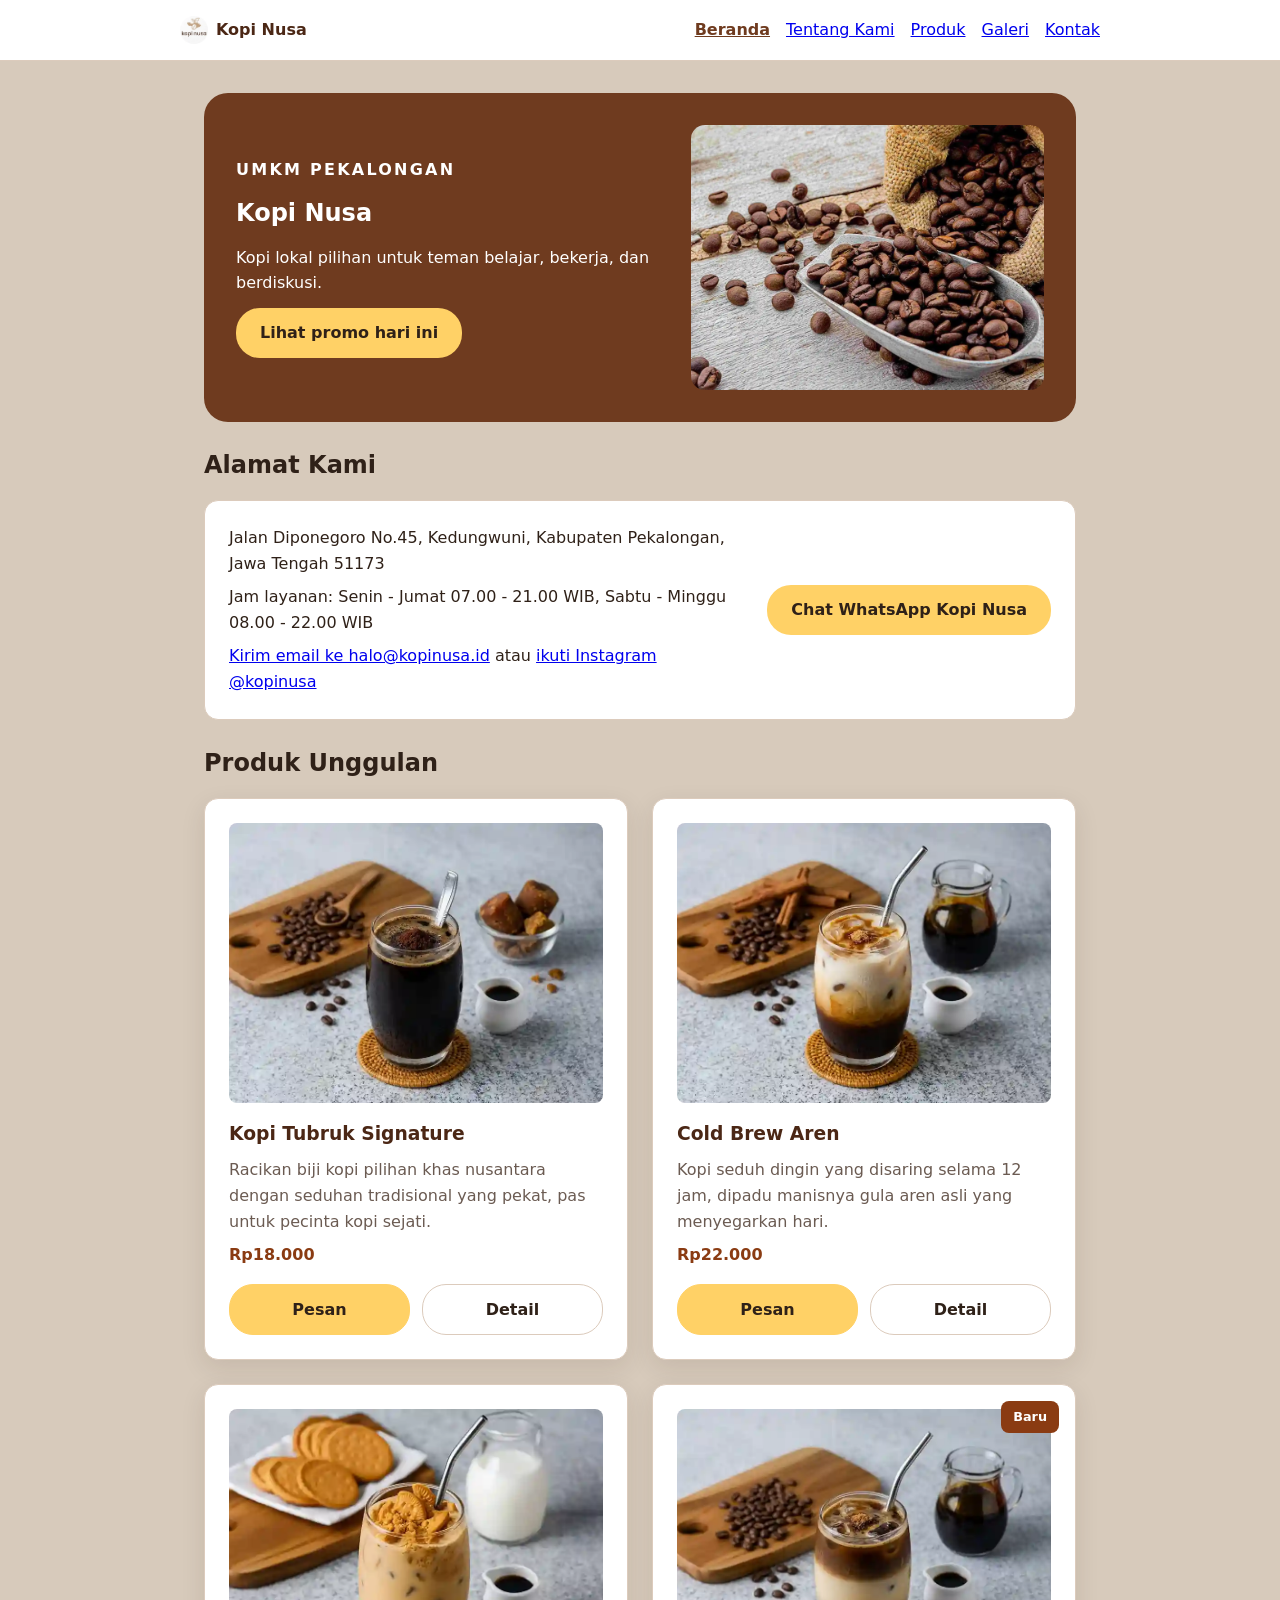
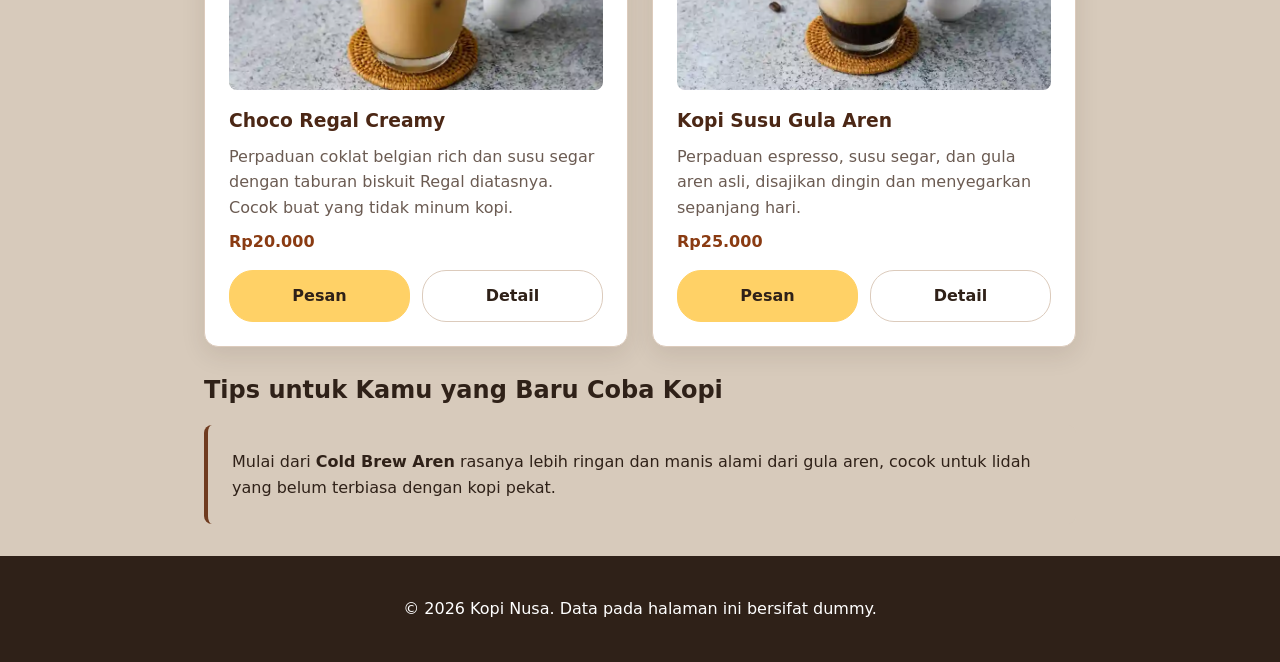
==== commit f677213a: "feat:penambahan flex dan grid css" ====
--- a/index.html
+++ b/index.html
@@ -15,7 +15,7 @@
     <header class="site-header">
         <nav class="nav" aria-label="Navigasi utama">
             <a class="brand" href="index.html">
-                <img class="brand-logo" src="assets/images/logo_kopi_nusa.webp" alt="Logo Kopi Nusa"/>
+                <img class="brand-logo" src="assets/images/logo_kopi_nusa.webp" alt="Logo Kopi Nusa" />
                 Kopi Nusa
             </a>
             <ul>
@@ -31,11 +31,13 @@
     <main id="konten" class="page">
 
         <section class="hero" aria-labelledby="hero-title">
-            <p class="eyebrow">UMKM Pekalongan</p>
-            <h1 id="hero-title">Kopi Nusa</h1>
-            <p>Kopi lokal pilihan untuk teman belajar, bekerja, dan berdiskusi.</p>
-            <button id="promoButton" type="button">Lihat promo hari ini</button>
-            <figure>
+            <div class="hero-content">
+                <p class="eyebrow">UMKM Pekalongan</p>
+                <h1 id="hero-title">Kopi Nusa</h1>
+                <p>Kopi lokal pilihan untuk teman belajar, bekerja, dan berdiskusi.</p>
+                <button id="promoButton" type="button">Lihat promo hari ini</button>
+            </div>
+            <figure class="hero-image">
                 <img src="assets/images/biji_kopi_nusa.webp" alt="Foto biji kopi" />
                 <figcaption class="sr-only">Biji kopi pilihan Kopi Nusa</figcaption>
             </figure>
@@ -59,7 +61,7 @@
         <section class="produk-section" aria-labelledby="produk-title">
             <h2 id="produk-title">Produk Unggulan</h2>
 
-            <div class="product-list">
+            <div class="product-grid">
                 <article class="product-card">
                     <figure class="product-photo-figure">
                         <img class="product-photo" src="assets/images/kopi_tubruk_signature.webp"
@@ -71,6 +73,12 @@
                         <p class="desc">Racikan biji kopi pilihan khas nusantara dengan seduhan tradisional yang
                             pekat, pas untuk pecinta kopi sejati.</p>
                         <p class="price">Rp18.000</p>
+                    </div>
+                    <div class="card-actions">
+                        <a class="action-primary" href="https://wa.me/6281234567890">Pesan<span class="sr-only"> Kopi
+                                Tubruk Signature</span></a>
+                        <a class="action-secondary" href="produk.html#menu-title">Detail<span class="sr-only"> Kopi
+                                Tubruk Signature</span></a>
                     </div>
                 </article>
 
@@ -86,6 +94,12 @@
                             yang menyegarkan hari.</p>
                         <p class="price">Rp22.000</p>
                     </div>
+                    <div class="card-actions">
+                        <a class="action-primary" href="https://wa.me/6281234567890">Pesan<span class="sr-only"> Cold
+                                Brew Aren</span></a>
+                        <a class="action-secondary" href="produk.html#menu-title">Detail<span class="sr-only"> Cold Brew
+                                Aren</span></a>
+                    </div>
                 </article>
 
                 <article class="product-card">
@@ -100,6 +114,12 @@
                             diatasnya. Cocok buat yang tidak minum kopi.</p>
                         <p class="price">Rp20.000</p>
                     </div>
+                    <div class="card-actions">
+                        <a class="action-primary" href="https://wa.me/6281234567890">Pesan<span class="sr-only"> Choco
+                                Regal Creamy</span></a>
+                        <a class="action-secondary" href="produk.html#menu-title">Detail<span class="sr-only"> Choco
+                                Regal Creamy</span></a>
+                    </div>
                 </article>
 
                 <article class="product-card">
@@ -109,11 +129,17 @@
                         <figcaption class="sr-only">Kopi Susu Gula Aren</figcaption>
                     </figure>
                     <div class="product-body">
-                        <span class="badge-baru">Baru</span>
+                        <span class="product-badge">Baru</span>
                         <h3>Kopi Susu Gula Aren</h3>
                         <p class="desc">Perpaduan espresso, susu segar, dan gula aren asli, disajikan dingin dan
                             menyegarkan sepanjang hari.</p>
                         <p class="price">Rp25.000</p>
+                    </div>
+                    <div class="card-actions">
+                        <a class="action-primary" href="https://wa.me/6281234567890">Pesan<span class="sr-only"> Kopi
+                                Susu Gula Aren</span></a>
+                        <a class="action-secondary" href="produk.html#menu-title">Detail<span class="sr-only"> Kopi Susu
+                                Gula Aren</span></a>
                     </div>
                 </article>
             </div>
@@ -123,7 +149,6 @@
             <h2 id="tips-title">Tips untuk Kamu yang Baru Coba Kopi</h2>
 
             <div class="tips-box">
-                <span class="tips-icon" aria-hidden="true"></span>
                 <p>Mulai dari <strong>Cold Brew Aren</strong> rasanya lebih ringan dan manis alami dari gula aren, cocok
                     untuk lidah yang belum terbiasa dengan kopi pekat.</p>
             </div>
@@ -134,6 +159,8 @@
         <p>&copy; 2026 Kopi Nusa. Data pada halaman ini bersifat dummy.</p>
     </footer>
 
+    
+
     <script src="js/script.js"></script>
 </body>
 
--- a/css/style.css
+++ b/css/style.css
@@ -1,342 +1,67 @@
-﻿/*Dasar & Tipografi*/
-* {
+﻿:root {
+  --color-primary: #6f3b1f;
+  --color-primary-strong: #4b2715;
+  --color-text: #2f2118;
+  --color-muted: #6b5b52;
+  --color-surface: #ffffff;
+  --color-surface-soft: #d7cabb;
+  --color-border: #dccbbc;
+  --color-amber-500: #ffd166;
+  --color-amber-600: #f2b73d;
+  --color-rust-700: #8a3b12;
+  --color-blue-700: #1d4ed8;
+  --color-brand-primary: var(--color-primary);
+  --color-text-accent: var(--color-rust-700);
+  --color-nav-active: var(--color-primary);
+  --color-eyebrow: var(--color-rust-700);
+  --color-bg-interactive: var(--color-amber-500);
+  --color-bg-interactive-hover: var(--color-amber-600);
+  --color-border-focus: var(--color-blue-700);
+  --space-1: 0.5rem;
+  --space-2: 0.75rem;
+  --space-3: 1rem;
+  --space-4: 1.5rem;
+  --space-5: 2rem;
+  --spacing-sm: var(--space-2);
+  --spacing-md: var(--space-4);
+  --radius-sm: 0.5rem;
+  --radius-md: 0.875rem;
+  --radius-lg: 1.5rem;
+  --shadow-card: 0 0.5rem 1.5rem rgb(47 33 24 / 0.1);
+}
+
+*,
+*::before,
+*::after {
   box-sizing: border-box;
 }
 
+html {
+  color-scheme: light;
+}
+
 body {
   margin: 0;
-  color: #2f2118;
-  background-color: #f6f0e8;
-  font-family: Arial, Helvetica, sans-serif;
+  color: var(--color-text);
+  background: var(--color-surface-soft);
+  font-family: system-ui, -apple-system, BlinkMacSystemFont, "Segoe UI", sans-serif;
+  font-size: 1rem;
   line-height: 1.6;
 }
 
-h1,
-h2,
-h3 {
-  font-family: Georgia, "Times New Roman", serif;
-  color: #3a2313;
-}
-
-.page {
-  max-width: 900px;
-  margin: 0 auto;
-  padding: 40px 20px 64px;
-}
-
-/*Header & Navigasi*/
-.skip-link {
-  position: absolute;
-  left: -9999px;
-  padding: 8px 12px;
-  color: white;
-  background: #2f2118;
-  z-index: 10;
-}
-
-.skip-link:focus {
-  top: 8px;
-  left: 8px;
-}
-
-.site-header {
-  padding: 16px 20px;
-  background: #ffffff;
-  border-bottom: 1px solid #dccbbc;
-}
-
-.nav {
-  max-width: 920px;
-  margin: 0 auto;
-  display: flex;
-  flex-wrap: wrap;
-  align-items: center;
-  justify-content: space-between;
-  gap: 8px;
-}
-
-.brand {
-  display: flex;
-  align-items: center;
-  gap: 8px;
-  color: #4b2715;
-  font-family: Georgia, serif;
-  font-size: 1.15rem;
-  font-weight: 700;
-  text-decoration: none;
-}
-
-.brand-logo {
-  width: 28px;
-  height: 28px;
-  object-fit: contain;
-}
-
-.nav ul {
-  padding: 0;
-  margin: 0;
-  list-style: none;
-  display: flex;
-  gap: 20px;
-}
-
-.nav a {
-  color: #4b2715;
-  text-decoration: none;
-}
-
-.nav a:hover {
-  text-decoration: underline;
-}
-
-.nav a[aria-current="page"] {
-  font-weight: 800;
-  border-bottom: 2px solid #6f3b1f;
-}
-
-a:focus-visible,
-button:focus-visible,
-input:focus-visible,
-select:focus-visible,
-textarea:focus-visible {
-  outline: 3px solid #2563eb;
-  outline-offset: 3px;
-}
-
-/* Hero*/
-.hero {
-  padding: 48px 32px;
-  color: #ffffff;
-  background-color: #6f3b1f;
-  background-image: linear-gradient(160deg, #6f3b1f 0%, #4a2613 100%);
-  border-radius: 16px;
-  box-shadow: 0 4px 12px rgba(111, 59, 31, 0.2);
-  text-align: center;
-}
-
-.hero h1 {
-  margin: 8px 0 12px;
-  color: #ffffff;
-  font-size: 2.4rem;
-}
-
-.eyebrow {
-  margin: 0;
-  font-size: 0.85rem;
-  font-weight: 700;
-  letter-spacing: 0.08em;
-  color: #ffd166;
-}
-
-.hero p {
-  margin: 0 auto 24px;
-  max-width: 460px;
-  font-size: 1.05rem;
-  opacity: 0.95;
-}
-
-.hero img {
-  display: block;
-  width: 100%;
-  max-width: 420px;
-  margin: 32px auto 0;
-  border-radius: 12px;
-}
-
-button {
-  padding: 12px 24px;
-  color: #2f2118;
-  font-size: 0.95rem;
-  font-weight: 700;
-  cursor: pointer;
-  background-color: #ffd166;
-  border: none;
-  border-radius: 8px;
-  transition:
-    background-color 0.2s ease,
-    transform 0.1s ease;
-}
-
-button:hover {
-  background-color: #f7c548;
-}
-
-button:active {
-  transform: scale(0.98);
-}
-
-/*Produk Unggulan*/
-.produk-section {
-  margin-top: 48px;
-}
-
-.produk-section h2 {
-  margin-bottom: 20px;
-  font-size: 1.6rem;
-  border-bottom: 2px solid #e0d5c8;
-  padding-bottom: 8px;
-}
-
-.product-list {
-  display: flex;
-  flex-wrap: wrap;
-  gap: 24px;
-  justify-content: center;
-}
-
-.product-card {
-  display: flex;
-  flex-direction: column;
-  overflow: hidden;
-  background-color: #ffffff;
-  border: 1px solid #e2d7cd;
-  border-radius: 12px;
-  box-sizing: border-box;
-  flex: 1 1 250px;
-  max-width: 280px;
-}
-
-.product-photo {
-  display: block;
-  width: 100%;
-  height: 160px;
-  object-fit: cover;
-  background-color: #fcf8f3;
-}
-
-.product-body {
-  padding: 18px 20px 22px;
-  text-align: center;
-  display: flex;
-  flex-direction: column;
-  align-items: center;
-  flex: 1;
-}
-
-.product-card h3 {
-  margin: 0 0 8px 0;
-  font-size: 1.15rem;
-  color: #4a2613;
-}
-
-.product-card .desc {
-  margin: 0 0 16px 0;
-  font-size: 0.9rem;
-  color: #66584f;
-  flex: 1;
-}
-
-.price {
-  font-weight: 700;
-  color: #6f3b1f;
-  background-color: #fcf8f3;
-  padding: 6px 16px;
-  border-radius: 6px;
-  font-size: 0.95rem;
-  display: inline-block;
-}
-
-.badge-baru {
-  display: inline-block;
-  align-self: flex-start;
-  margin-bottom: 8px;
-  padding: 4px 10px;
-  color: #2f2118;
-  background-color: #ffd166;
-  font-size: 0.7rem;
-  font-weight: 700;
-  letter-spacing: 0.05em;
-  text-transform: uppercase;
-  border-radius: 999px;
-}
-
-/*Kontak & Info Layanan*/
-.kontak-section {
-  margin-top: 48px;
-}
-
-.kontak-section h2 {
-  margin-bottom: 20px;
-  font-size: 1.6rem;
-  border-bottom: 2px solid #e0d5c8;
-  padding-bottom: 8px;
-}
-
-.kontak-box {
-  display: flex;
-  flex-wrap: wrap;
-  gap: 24px;
-  justify-content: space-between;
-  align-items: center;
-  padding: 24px 28px;
-  background-color: #fffaf3;
-  border-left: 4px solid #6f3b1f;
-  border-radius: 8px;
-}
-
-.kontak-info p {
-  margin: 0 0 8px;
-  font-size: 0.95rem;
-}
-
-.kontak-info p:last-child {
-  margin-bottom: 0;
-}
-
-.kontak-link {
-  display: inline-block;
-  padding: 12px 22px;
-  color: #ffffff;
-  background-color: #6f3b1f;
-  text-decoration: none;
-  font-weight: 700;
-  font-size: 0.95rem;
-  border-radius: 8px;
-  white-space: nowrap;
-  transition: background-color 0.2s ease;
-}
-
-.kontak-link:hover {
-  background-color: #4a2613;
-}
-
-/*Footer*/
-.site-footer {
-  padding: 24px 20px;
-  color: white;
-  text-align: center;
-  background: #2f2118;
-}
-
-/*Responsif*/
-@media (max-width: 640px) {
-  .hero {
-    padding: 36px 20px;
-  }
-
-  .hero h1 {
-    font-size: 1.9rem;
-  }
-
-  .kontak-box {
-    flex-direction: column;
-    align-items: flex-start;
-  }
-
-  .kontak-link {
-    width: 100%;
-    text-align: center;
-  }
-}
-
-/*Preferensi gerak*/
-@media (prefers-reduced-motion: reduce) {
-  * {
-    transition: none !important;
-  }
-}
-
-/*Utility - teks tersembunyi visual, tetap terbaca screen reader*/
+img {
+  max-width: 100%;
+  height: auto;
+}
+
+figure {
+  margin: 0;
+}
+
+figcaption {
+  color: var(--color-muted);
+}
+
 .sr-only {
   position: absolute;
   width: 1px;
@@ -349,131 +74,428 @@
   border: 0;
 }
 
-.hero figure,
-.page-hero figure {
-  margin: 0;
-}
-
-.product-photo-figure {
-  margin: 0;
-}
-
-/*Hero halaman konten - dipakai bersama di tentang.html, kontak.html, produk.html, galeri.html*/
+.skip-link {
+  position: absolute;
+  left: -9999px;
+  padding: var(--space-1) var(--space-2);
+  color: white;
+  background: var(--color-text);
+}
+
+.skip-link:focus {
+  top: var(--space-1);
+  left: var(--space-1);
+}
+
+.site-header {
+  padding: var(--space-3) var(--space-4);
+  background: var(--color-surface);
+  border-bottom: 1px solid var(--color-border);
+}
+
+.nav {
+  display: flex;
+  flex-wrap: wrap;
+  align-items: center;
+  justify-content: space-between;
+  gap: var(--space-2) var(--space-4);
+  max-width: 920px;
+  margin: 0 auto;
+}
+
+.brand {
+  display: inline-flex;
+  align-items: center;
+  gap: var(--space-1);
+  color: var(--color-primary-strong);
+  font-weight: 800;
+  text-decoration: none;
+}
+
+.brand-logo {
+  height: 28px;
+}
+
+.nav ul {
+  display: flex;
+  flex-wrap: wrap;
+  gap: var(--space-1) var(--space-3);
+  padding: 0;
+  margin: 0;
+  list-style: none;
+}
+
+.nav a[aria-current="page"] {
+  font-weight: 800;
+  color: var(--color-nav-active);
+}
+
+.page {
+  display: flex;
+  flex-direction: column;
+  gap: var(--space-4);
+  max-width: 920px;
+  margin: 0 auto;
+  padding: var(--space-5) var(--space-4);
+}
+
+:where(.page > section, .page > aside) {
+  display: flex;
+  flex-direction: column;
+  gap: var(--space-3);
+}
+
+:where(.page > section, .page > aside)>* {
+  margin: 0;
+}
+
+.page section>ul {
+  padding-left: var(--space-4);
+}
+
 .page-hero {
-  padding: 40px 32px;
-  margin-bottom: 40px;
-  text-align: center;
-  background-color: #ffffff;
-  border: 1px solid #e2d7cd;
-  border-radius: 12px;
-}
-
-.page-hero .eyebrow {
-  color: #6f3b1f;
-}
-
-.page-hero h1 {
-  margin: 8px 0 12px;
-  font-size: 2.1rem;
-}
-
-.page-hero p {
-  margin: 0 auto;
-  max-width: 480px;
-  color: #66584f;
-}
-
-.page-hero img {
+  display: flex;
+  flex-direction: column;
+  gap: var(--space-2);
+}
+
+.page-hero>* {
+  margin: 0;
+}
+
+.eyebrow {
+  margin: 0;
+  color: var(--color-eyebrow);
+  font-weight: 700;
+  letter-spacing: 0.14em;
+  text-transform: uppercase;
+}
+
+.hero {
+  display: grid;
+  grid-template-columns: minmax(0, 1.2fr) minmax(0, 1fr);
+  gap: var(--space-5);
+  align-items: center;
+  padding: var(--space-5);
+  color: white;
+  background: var(--color-brand-primary);
+  border-radius: var(--radius-lg);
+}
+
+.hero .eyebrow {
+  color: #ffffff;
+}
+
+.hero-content {
+  display: flex;
+  flex-direction: column;
+  align-items: flex-start;
+  gap: var(--space-2);
+}
+
+.hero-content>* {
+  margin: 0;
+}
+
+.hero-image img {
   display: block;
   width: 100%;
-  max-width: 380px;
-  margin: 28px auto 0;
-  border-radius: 12px;
-}
-
-.nilai-section {
-  margin-top: 48px;
-}
-
-.nilai-section h2 {
-  margin-bottom: 20px;
-  font-size: 1.6rem;
-  border-bottom: 2px solid #e0d5c8;
-  padding-bottom: 8px;
-}
-
-.nilai-section ul {
-  margin: 0;
+  aspect-ratio: 4 / 3;
+  object-fit: cover;
+  border-radius: var(--radius-md);
+}
+
+button {
+  display: inline-block;
+  padding: var(--spacing-sm) var(--spacing-md);
+  margin: 0;
+  color: var(--color-text);
+  font: inherit;
+  font-weight: 700;
+  cursor: pointer;
+  background: var(--color-bg-interactive);
+  border: 0;
+  border-radius: var(--radius-lg);
+  transition: background-color 0.15s ease;
+}
+
+button:hover {
+  background: var(--color-bg-interactive-hover);
+}
+
+button.button-secondary {
+  background: var(--color-surface);
+  border: 1px solid var(--color-border);
+}
+
+button.button-secondary:hover {
+  background: var(--color-surface-soft);
+}
+
+button.is-promo-active,
+button.is-promo-active:hover {
+  color: white;
+  background: var(--color-primary-strong);
+  box-shadow: inset 0 0 0 0.125rem var(--color-surface);
+}
+
+.kontak-link {
+  display: inline-block;
+  flex: none;
+  padding: var(--spacing-sm) var(--spacing-md);
+  color: var(--color-text);
+  font-weight: 700;
+  text-decoration: none;
+  background: var(--color-bg-interactive);
+  border-radius: var(--radius-lg);
+}
+
+.kontak-link:hover {
+  background: var(--color-bg-interactive-hover);
+}
+
+.product-grid {
+  display: grid;
+  grid-template-columns: repeat(2, minmax(0, 1fr));
+  gap: var(--space-4);
   padding: 0;
+  margin: 0;
   list-style: none;
+}
+
+.product-card,
+.media-card {
+  position: relative;
+  display: flex;
+  flex-direction: column;
+  gap: var(--space-3);
+  padding: var(--spacing-md);
+  background: var(--color-surface);
+  border: 1px solid var(--color-border);
+  border-radius: var(--radius-md);
+  box-shadow: var(--shadow-card);
+}
+
+.product-photo-figure {
+  margin: 0;
+}
+
+.product-photo,
+.media-card img {
+  display: block;
+  width: 100%;
+  aspect-ratio: 4 / 3;
+  object-fit: cover;
+  border-radius: var(--radius-sm);
+}
+
+.product-body {
+  display: flex;
+  flex: 1 1 auto;
+  flex-direction: column;
+  gap: var(--space-1);
+}
+
+.product-body h3 {
+  margin: 0;
+  color: var(--color-primary-strong);
+}
+
+.product-body .desc {
+  margin: 0;
+  color: var(--color-muted);
+}
+
+.product-body .price {
+  margin: 0;
+  color: var(--color-text-accent);
+  font-weight: 800;
+}
+
+.card-actions {
+  display: flex;
+  flex-wrap: wrap;
+  gap: var(--space-2);
+}
+
+.card-actions a {
+  flex: 1 1 0;
+  padding: var(--spacing-sm) var(--spacing-md);
+  color: var(--color-text);
+  font-weight: 700;
+  text-align: center;
+  text-decoration: none;
+  background: var(--color-bg-interactive);
+  border: 1px solid var(--color-bg-interactive);
+  border-radius: var(--radius-lg);
+}
+
+.card-actions a:hover {
+  background: var(--color-bg-interactive-hover);
+  border-color: var(--color-bg-interactive-hover);
+}
+
+.card-actions a.action-secondary {
+  background: var(--color-surface);
+  border-color: var(--color-border);
+}
+
+.card-actions a.action-secondary:hover {
+  background: var(--color-surface-soft);
+}
+
+.product-badge {
+  position: absolute;
+  top: var(--space-3);
+  right: var(--space-3);
+  padding: var(--space-1) var(--space-2);
+  color: var(--color-surface);
+  font-size: 0.8rem;
+  font-weight: 700;
+  line-height: 1.2;
+  background: var(--color-text-accent);
+  border-radius: var(--radius-sm);
+}
+
+.gallery-grid {
   display: grid;
-  gap: 14px;
-}
-
-.nilai-section li {
-  padding: 16px 20px;
-  background-color: #fffaf3;
-  border-left: 4px solid #6f3b1f;
-  border-radius: 8px;
-  color: #4a2613;
-  font-size: 0.95rem;
-}
-
-/*Tips Menu*/
-.tips-section {
-  margin-top: 48px;
-}
-
-.tips-section h2 {
-  margin-bottom: 20px;
-  font-size: 1.6rem;
-  border-bottom: 2px solid #e0d5c8;
-  padding-bottom: 8px;
-}
+  grid-template-columns: repeat(2, minmax(0, 1fr));
+  gap: var(--space-4);
+  padding: 0;
+  margin: 0;
+  list-style: none;
+}
+
+.media-card {
+  gap: var(--space-2);
+}
+
+.media-card figcaption {
+  color: var(--color-muted);
+}
+
+audio {
+  width: 100%;
+}
+
+
+.kontak-box {
+  display: flex;
+  flex-wrap: wrap;
+  align-items: center;
+  justify-content: space-between;
+  gap: var(--space-4);
+  padding: var(--spacing-md);
+  background: var(--color-surface);
+  border: 1px solid var(--color-border);
+  border-radius: var(--radius-md);
+}
+
+.kontak-info {
+  display: flex;
+  flex: 1 1 16rem;
+  flex-direction: column;
+  gap: var(--space-1);
+}
+
+.kontak-info p {
+  margin: 0;
+}
+
 
 .tips-box {
+  padding: var(--spacing-md);
+  background: var(--color-surface-soft);
+  border-left: 4px solid var(--color-brand-primary);
+  border-radius: var(--radius-sm);
+}
+
+.tips-box p {
+  margin: 0;
+}
+
+#form-kontak {
+  display: flex;
+  flex-direction: column;
+  gap: var(--space-3);
+}
+
+.field {
+  display: flex;
+  flex-direction: column;
+  gap: var(--space-1);
+}
+
+.field label {
+  display: block;
+}
+
+.field input:not([type="checkbox"]):not([type="radio"]),
+.field select,
+.field textarea {
+  width: 100%;
+  padding: var(--spacing-sm);
+  color: var(--color-text);
+  font: inherit;
+  background: var(--color-surface);
+  border: 1px solid var(--color-border);
+  border-radius: var(--radius-sm);
+}
+
+.field input[type="checkbox"],
+.field input[type="radio"] {
+  width: auto;
+  cursor: pointer;
+}
+
+.field-hint {
+  margin: 0;
+  color: var(--color-muted);
+  font-size: 0.875rem;
+}
+
+fieldset.field-group {
+  display: flex;
+  flex-direction: column;
+  gap: var(--space-1);
+  min-width: 0;
+  padding: var(--spacing-sm) var(--spacing-md);
+  margin: 0;
+  border: 1px solid var(--color-border);
+  border-radius: var(--radius-sm);
+}
+
+.field-group legend {
+  padding: 0 var(--space-1);
+  font-weight: 700;
+}
+
+.field-group label {
   display: flex;
   align-items: center;
-  gap: 14px;
-  padding: 20px 28px;
-  background-color: #fffaf3;
-  border-left: 4px solid #6f3b1f;
-  border-radius: 8px;
-}
-
-.tips-icon {
-  flex-shrink: 0;
-  font-size: 1.5rem;
-  line-height: 1;
-}
-
-.tips-box p {
-  margin: 0;
-  color: #4a2613;
-  font-size: 0.95rem;
-}
-
-@media (max-width: 640px) {
-  .tips-box {
-    flex-direction: column;
-    align-items: flex-start;
-    gap: 8px;
-    padding: 18px 20px;
-  }
-}
-
-img {
-  max-width: 100%;
-  height: auto;
-}
-
-figure {
-  margin: 0 0 24px;
-}
-
-figcaption {
-  margin-top: 8px;
-  color: #6b5b52;
+  gap: var(--space-1);
+}
+
+fieldset.field-group.field-group-grid {
+  display: grid;
+  grid-template-columns: repeat(2, minmax(0, 1fr));
+  gap: var(--space-1) var(--space-4);
+}
+
+.form-actions {
+  display: flex;
+  flex-wrap: wrap;
+  align-items: center;
+  gap: var(--space-3);
+}
+
+#preview-form {
+  padding: var(--space-3);
+  margin: 0;
+  white-space: pre-wrap;
+  background: var(--color-surface);
+  border: 1px solid var(--color-border);
+  border-radius: var(--radius-sm);
 }
 
 table {
@@ -482,166 +504,30 @@
 }
 
 caption {
-  margin-bottom: 8px;
+  padding-bottom: var(--space-1);
   font-weight: 700;
   text-align: left;
 }
 
 th,
 td {
-  padding: 10px;
+  padding: var(--space-2);
   text-align: left;
-  border: 1px solid #dccbbc;
-}
-
-/*Galeri Media - dipakai bersama di produk.html dan galeri.html (versi Flexbox, tanpa batasan quality gate)*/
-.gallery-list {
-  display: flex;
-  flex-wrap: wrap;
-  gap: 20px;
-  margin: 0 0 32px;
-}
-
-.media-card {
-  display: flex;
-  flex-direction: column;
-  flex: 1 1 220px;
-  max-width: 260px;
-  padding: 16px;
-  background-color: #ffffff;
-  border: 1px solid #e2d7cd;
-  border-radius: 12px;
+  border: 1px solid var(--color-border);
+}
+
+.site-footer {
+  padding: var(--space-4) var(--space-4);
+  color: white;
   text-align: center;
-}
-
-.media-card img {
-  width: 100%;
-  height: 150px;
-  object-fit: cover;
-  border-radius: 8px;
-}
-
-.media-card figcaption {
-  margin-top: 10px;
-  font-size: 0.9rem;
-  color: #66584f;
-  text-align: left;
-}
-
-/*Form Kontak*/
-#form-kontak {
-  max-width: 640px;
-  margin: 0 auto 40px;
-  padding: 32px;
-  background-color: #ffffff;
-  border: 1px solid #e2d7cd;
-  border-radius: 12px;
-}
-
-.field {
-  margin-bottom: 20px;
-}
-
-.field label {
-  display: block;
-  margin-bottom: 8px;
-  font-weight: 700;
-  color: #4a2613;
-}
-
-.field input[type="text"],
-.field input[type="email"],
-.field input[type="tel"],
-.field select,
-.field textarea {
-  display: block;
-  width: 100%;
-  padding: 12px 14px;
-  color: #2f2118;
-  font-size: 1rem;
-  font-family: inherit;
-  background-color: #fcf8f3;
-  border: 1px solid #dccbbc;
-  border-radius: 8px;
-}
-
-.field textarea {
-  min-height: 130px;
-  resize: vertical;
-}
-
-.field select {
-  cursor: pointer;
-}
-
-.field-hint {
-  margin: 8px 0 0;
-  font-size: 0.85rem;
-  color: #6b5b52;
-}
-
-fieldset {
-  margin: 0 0 20px;
-  padding: 0;
-  border: none;
-}
-
-.field-group {
-  padding: 18px 20px;
-  background-color: #fffaf3;
-  border: none;
-  border-left: 4px solid #6f3b1f;
-  border-radius: 8px;
-}
-
-.field-group legend {
-  padding: 0 0 10px;
-  font-size: 1.02rem;
-  font-weight: 700;
-  color: #4a2613;
-}
-
-.field-group label {
-  display: flex;
-  align-items: center;
-  gap: 10px;
-  padding: 6px 0;
-  font-weight: 400;
-  color: #2f2118;
-}
-
-.field-group input[type="radio"] {
-  width: 18px;
-  height: 18px;
-  accent-color: #6f3b1f;
-}
-
-#form-kontak button[type="submit"] {
-  display: block;
-  width: 100%;
-  margin-top: 8px;
-  font-size: 1rem;
-}
-
-#preview-form {
-  padding: 16px;
-  white-space: pre-wrap;
-  background: white;
-  border: 1px solid #dccbbc;
-}
-
-@media (max-width: 640px) {
-  #form-kontak {
-    padding: 24px 20px;
-  }
-}
-
-.preview-section {
-  max-width: 640px;
-  margin: 0 auto;
-}
-
-.preview-section h2 {
-  margin-bottom: 12px;
-  font-size: 1.3rem;
+  background: var(--color-text);
+}
+
+a:focus-visible,
+button:focus-visible,
+input:focus-visible,
+select:focus-visible,
+textarea:focus-visible {
+  outline: 3px solid var(--color-border-focus);
+  outline-offset: 3px;
 }
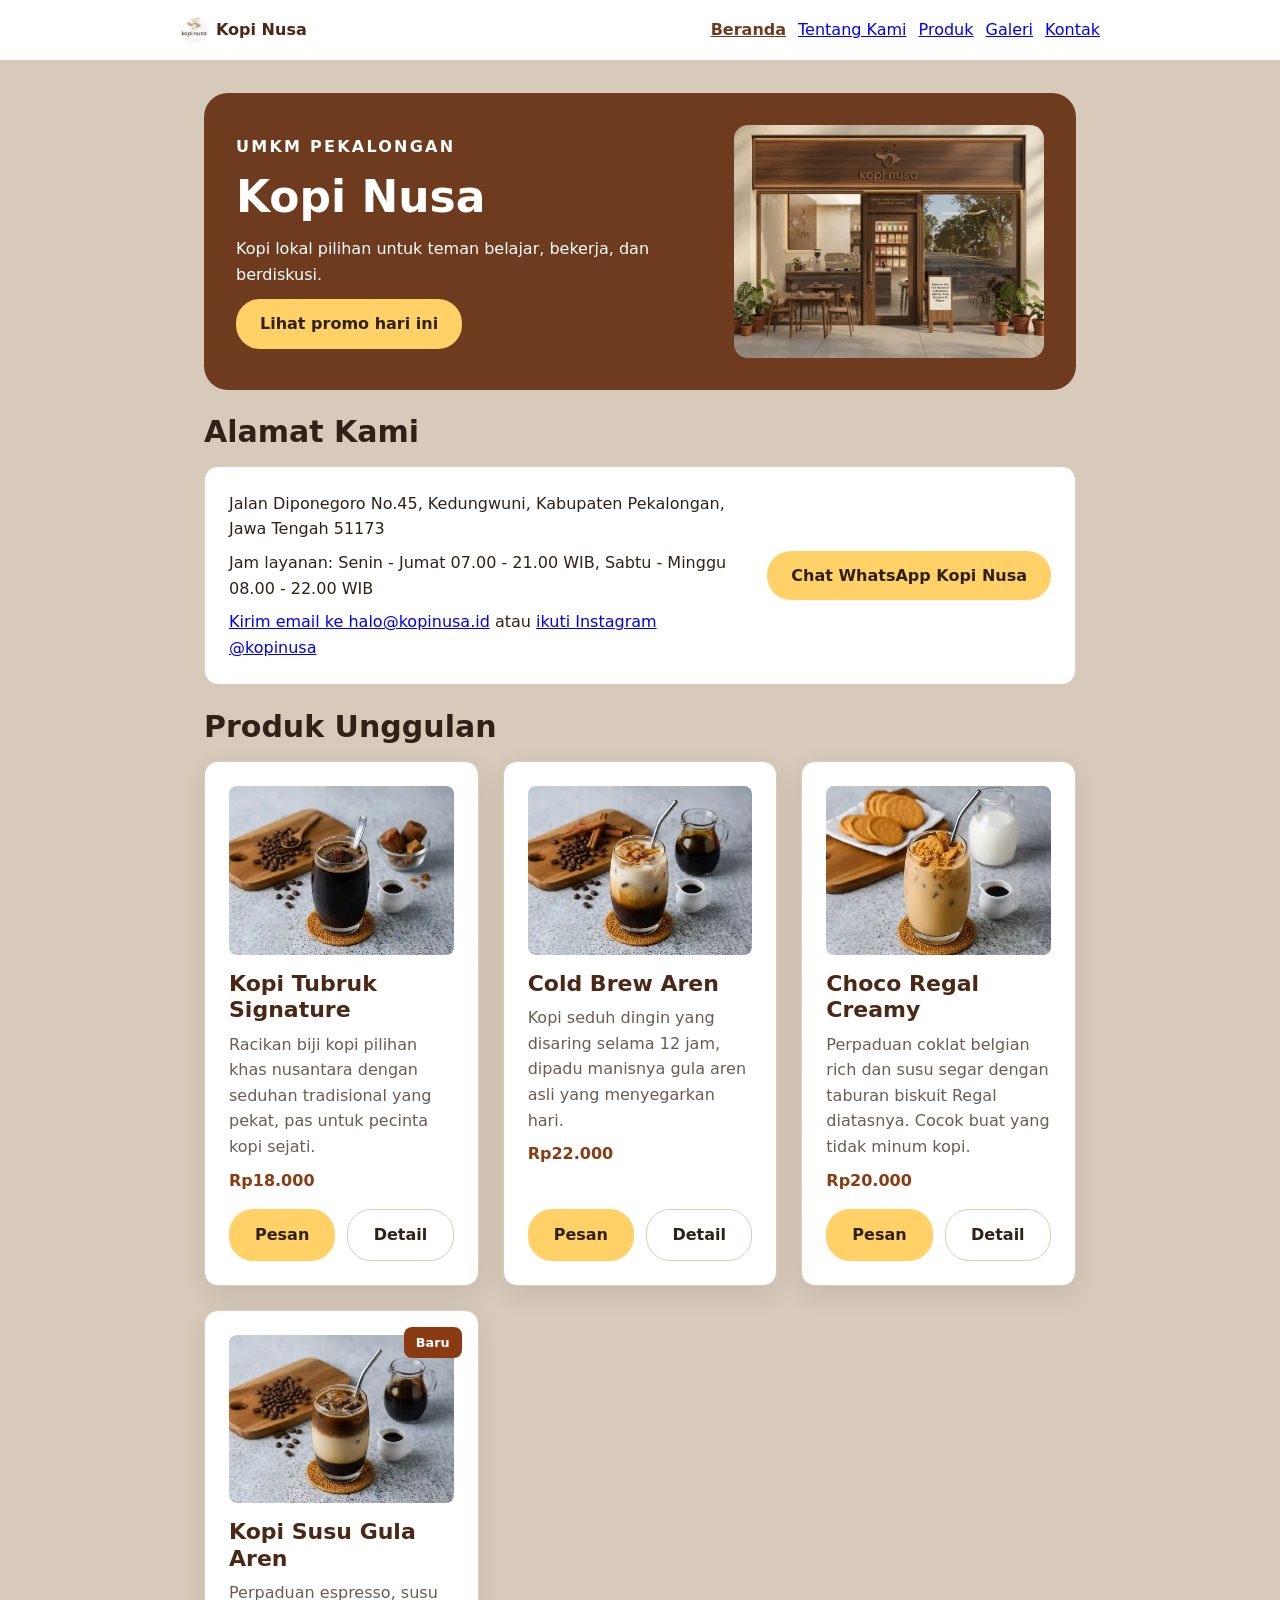
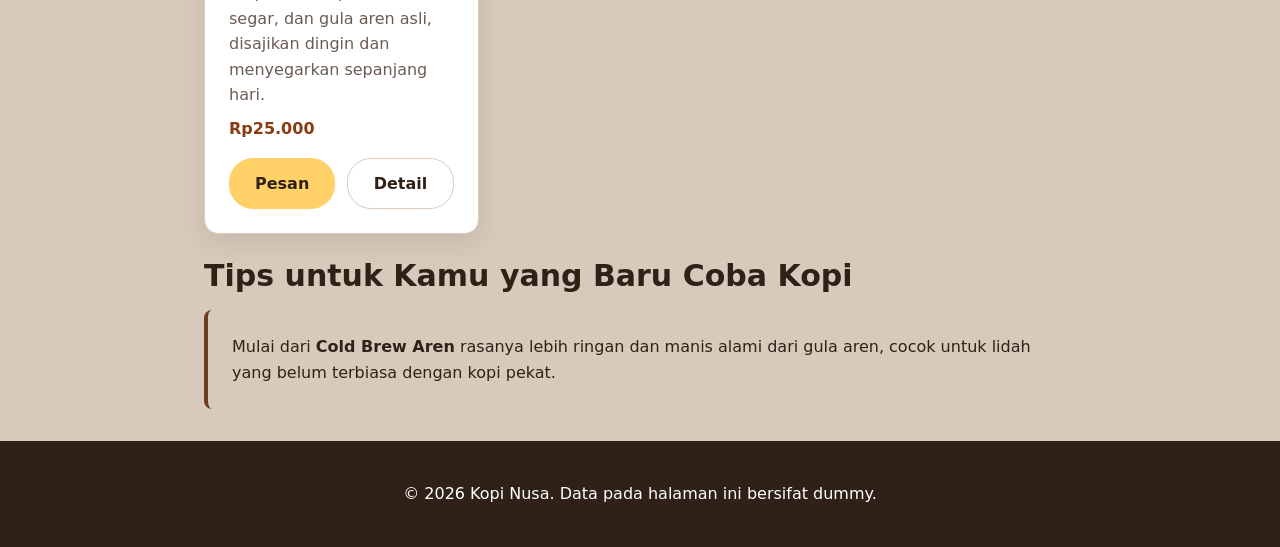
==== commit 41d10489: "Feat : Menambahkan responsive mobile sesuai anjuran" ====
--- a/index.html
+++ b/index.html
@@ -6,6 +6,7 @@
     <meta name="viewport" content="width=device-width, initial-scale=1.0">
     <title>Kopi Nusa - UMKM Lokal Pekalongan</title>
     <link rel="stylesheet" href="css/style.css">
+    <link rel="icon" href="assets/images/logo_kopi_nusa.webp" type="image/webp">
 </head>
 
 <body>
@@ -15,7 +16,8 @@
     <header class="site-header">
         <nav class="nav" aria-label="Navigasi utama">
             <a class="brand" href="index.html">
-                <img class="brand-logo" src="assets/images/logo_kopi_nusa.webp" alt="Logo Kopi Nusa" />
+                <img class="brand-logo" src="assets/images/logo_kopi_nusa.webp" width="28" height="28"
+                    alt="Logo Kopi Nusa" />
                 Kopi Nusa
             </a>
             <ul>
@@ -38,8 +40,9 @@
                 <button id="promoButton" type="button">Lihat promo hari ini</button>
             </div>
             <figure class="hero-image">
-                <img src="assets/images/biji_kopi_nusa.webp" alt="Foto biji kopi" />
-                <figcaption class="sr-only">Biji kopi pilihan Kopi Nusa</figcaption>
+                <img src="assets/images/view_depan_kopi_nusa.webp" width="640" height="480"
+                    alt="Foto luar kedai Kopi Nusa" />
+                <figcaption class="sr-only">Tampak depan kedai Kopi Nusa</figcaption>
             </figure>
         </section>
 
@@ -64,8 +67,8 @@
             <div class="product-grid">
                 <article class="product-card">
                     <figure class="product-photo-figure">
-                        <img class="product-photo" src="assets/images/kopi_tubruk_signature.webp"
-                            alt="Segelas kopi tubruk panas" />
+                        <img class="product-photo" width="640" height="480" loading="lazy"
+                            src="assets/images/kopi_tubruk_signature.webp" alt="Segelas kopi tubruk panas" />
                         <figcaption class="sr-only">Kopi Tubruk Signature</figcaption>
                     </figure>
                     <div class="product-body">
@@ -84,8 +87,8 @@
 
                 <article class="product-card">
                     <figure class="product-photo-figure">
-                        <img class="product-photo" src="assets/images/cold_brew_aren.webp"
-                            alt="Segelas cold brew aren" />
+                        <img class="product-photo" width="640" height="480" loading="lazy"
+                            src="assets/images/cold_brew_aren.webp" alt="Segelas cold brew aren" />
                         <figcaption class="sr-only">Cold Brew Aren</figcaption>
                     </figure>
                     <div class="product-body">
@@ -104,8 +107,8 @@
 
                 <article class="product-card">
                     <figure class="product-photo-figure">
-                        <img class="product-photo" src="assets/images/choco_regal.webp"
-                            alt="Segelas choco regal creamy" />
+                        <img class="product-photo" width="640" height="480" loading="lazy"
+                            src="assets/images/choco_regal.webp" alt="Segelas choco regal creamy" />
                         <figcaption class="sr-only">Choco Regal Creamy</figcaption>
                     </figure>
                     <div class="product-body">
@@ -124,8 +127,8 @@
 
                 <article class="product-card">
                     <figure class="product-photo-figure">
-                        <img class="product-photo" src="assets/images/kopi_susu_aren.webp"
-                            alt="Segelas kopi susu gula aren dengan es" />
+                        <img class="product-photo" width="640" height="480" loading="lazy"
+                            src="assets/images/kopi_susu_aren.webp" alt="Segelas kopi susu gula aren dengan es" />
                         <figcaption class="sr-only">Kopi Susu Gula Aren</figcaption>
                     </figure>
                     <div class="product-body">
@@ -145,7 +148,7 @@
             </div>
         </section>
 
-        <aside class="tips-section" role="complementary" aria-labelledby="tips-title">
+        <aside class="tips-section" aria-labelledby="tips-title">
             <h2 id="tips-title">Tips untuk Kamu yang Baru Coba Kopi</h2>
 
             <div class="tips-box">
@@ -159,8 +162,6 @@
         <p>&copy; 2026 Kopi Nusa. Data pada halaman ini bersifat dummy.</p>
     </footer>
 
-    
-
     <script src="js/script.js"></script>
 </body>
 
--- a/css/style.css
+++ b/css/style.css
@@ -47,6 +47,25 @@
   font-family: system-ui, -apple-system, BlinkMacSystemFont, "Segoe UI", sans-serif;
   font-size: 1rem;
   line-height: 1.6;
+  overflow-wrap: break-word;
+}
+
+h1,
+h2,
+h3 {
+  line-height: 1.2;
+}
+
+h1 {
+  font-size: clamp(1.75rem, 1.25rem + 2.5vw, 2.75rem);
+}
+
+h2 {
+  font-size: clamp(1.375rem, 1.1rem + 1.4vw, 1.875rem);
+}
+
+h3 {
+  font-size: clamp(1.125rem, 1rem + 0.6vw, 1.375rem);
 }
 
 img {
@@ -88,18 +107,17 @@
 }
 
 .site-header {
-  padding: var(--space-3) var(--space-4);
+  padding: var(--space-3) clamp(var(--space-3), 4vw, var(--space-4));
   background: var(--color-surface);
   border-bottom: 1px solid var(--color-border);
 }
 
 .nav {
   display: flex;
-  flex-wrap: wrap;
-  align-items: center;
-  justify-content: space-between;
-  gap: var(--space-2) var(--space-4);
-  max-width: 920px;
+  flex-direction: column;
+  gap: var(--space-2);
+  align-items: flex-start;
+  width: min(100%, 920px);
   margin: 0 auto;
 }
 
@@ -113,15 +131,18 @@
 }
 
 .brand-logo {
+  width: auto;
   height: 28px;
 }
 
 .nav ul {
   display: flex;
+  flex-direction: row;
   flex-wrap: wrap;
-  gap: var(--space-1) var(--space-3);
+  gap: var(--space-1) var(--space-2);
   padding: 0;
   margin: 0;
+  line-height: 1.4;
   list-style: none;
 }
 
@@ -133,10 +154,10 @@
 .page {
   display: flex;
   flex-direction: column;
-  gap: var(--space-4);
-  max-width: 920px;
+  gap: clamp(var(--space-3), 3vw, var(--space-4));
+  width: min(100%, 920px);
   margin: 0 auto;
-  padding: var(--space-5) var(--space-4);
+  padding: clamp(var(--space-3), 4vw, var(--space-5)) clamp(var(--space-3), 4vw, var(--space-4));
 }
 
 :where(.page > section, .page > aside) {
@@ -173,10 +194,10 @@
 
 .hero {
   display: grid;
-  grid-template-columns: minmax(0, 1.2fr) minmax(0, 1fr);
-  gap: var(--space-5);
+  grid-template-columns: minmax(0, 1fr);
+  gap: clamp(var(--space-3), 4vw, var(--space-5));
   align-items: center;
-  padding: var(--space-5);
+  padding: clamp(var(--space-3), 5vw, var(--space-5));
   color: white;
   background: var(--color-brand-primary);
   border-radius: var(--radius-lg);
@@ -197,7 +218,8 @@
   margin: 0;
 }
 
-.hero-image img {
+.hero-image img,
+img.hero-image {
   display: block;
   width: 100%;
   aspect-ratio: 4 / 3;
@@ -241,7 +263,9 @@
 
 .kontak-link {
   display: inline-block;
-  flex: none;
+  flex: 0 1 auto;
+  max-width: 100%;
+  text-align: center;
   padding: var(--spacing-sm) var(--spacing-md);
   color: var(--color-text);
   font-weight: 700;
@@ -256,7 +280,7 @@
 
 .product-grid {
   display: grid;
-  grid-template-columns: repeat(2, minmax(0, 1fr));
+  grid-template-columns: minmax(0, 1fr);
   gap: var(--space-4);
   padding: 0;
   margin: 0;
@@ -269,7 +293,7 @@
   display: flex;
   flex-direction: column;
   gap: var(--space-3);
-  padding: var(--spacing-md);
+  padding: clamp(var(--space-3), 3vw, var(--spacing-md));
   background: var(--color-surface);
   border: 1px solid var(--color-border);
   border-radius: var(--radius-md);
@@ -359,7 +383,7 @@
 
 .gallery-grid {
   display: grid;
-  grid-template-columns: repeat(2, minmax(0, 1fr));
+  grid-template-columns: minmax(0, 1fr);
   gap: var(--space-4);
   padding: 0;
   margin: 0;
@@ -385,7 +409,7 @@
   align-items: center;
   justify-content: space-between;
   gap: var(--space-4);
-  padding: var(--spacing-md);
+  padding: clamp(var(--space-3), 3vw, var(--spacing-md));
   background: var(--color-surface);
   border: 1px solid var(--color-border);
   border-radius: var(--radius-md);
@@ -478,7 +502,7 @@
 
 fieldset.field-group.field-group-grid {
   display: grid;
-  grid-template-columns: repeat(2, minmax(0, 1fr));
+  grid-template-columns: minmax(0, 1fr);
   gap: var(--space-1) var(--space-4);
 }
 
@@ -493,6 +517,7 @@
   padding: var(--space-3);
   margin: 0;
   white-space: pre-wrap;
+  overflow-wrap: anywhere;
   background: var(--color-surface);
   border: 1px solid var(--color-border);
   border-radius: var(--radius-sm);
@@ -501,6 +526,20 @@
 table {
   width: 100%;
   border-collapse: collapse;
+}
+
+.table-scroll {
+  max-width: 100%;
+  overflow-x: auto;
+}
+
+.table-scroll:focus-visible {
+  outline: 3px solid var(--color-border-focus);
+  outline-offset: 3px;
+}
+
+.table-scroll table {
+  min-width: 40rem;
 }
 
 caption {
@@ -530,4 +569,40 @@
 textarea:focus-visible {
   outline: 3px solid var(--color-border-focus);
   outline-offset: 3px;
+}
+
+@media (min-width: 42rem) {
+  .nav {
+    gap: var(--space-3);
+  }
+
+  .gallery-grid {
+    grid-template-columns: repeat(2, minmax(0, 1fr));
+  }
+
+  fieldset.field-group.field-group-grid {
+    grid-template-columns: repeat(2, minmax(0, 1fr));
+  }
+}
+
+@media (min-width: 48rem) {
+  .hero {
+    grid-template-columns: minmax(0, 1.2fr) minmax(0, 0.8fr);
+  }
+
+  .product-grid {
+    grid-template-columns: repeat(2, minmax(0, 1fr));
+  }
+}
+
+@media (min-width: 60rem) {
+  .nav {
+    flex-direction: row;
+    align-items: center;
+    justify-content: space-between;
+  }
+
+  .product-grid {
+    grid-template-columns: repeat(3, minmax(0, 1fr));
+  }
 }
